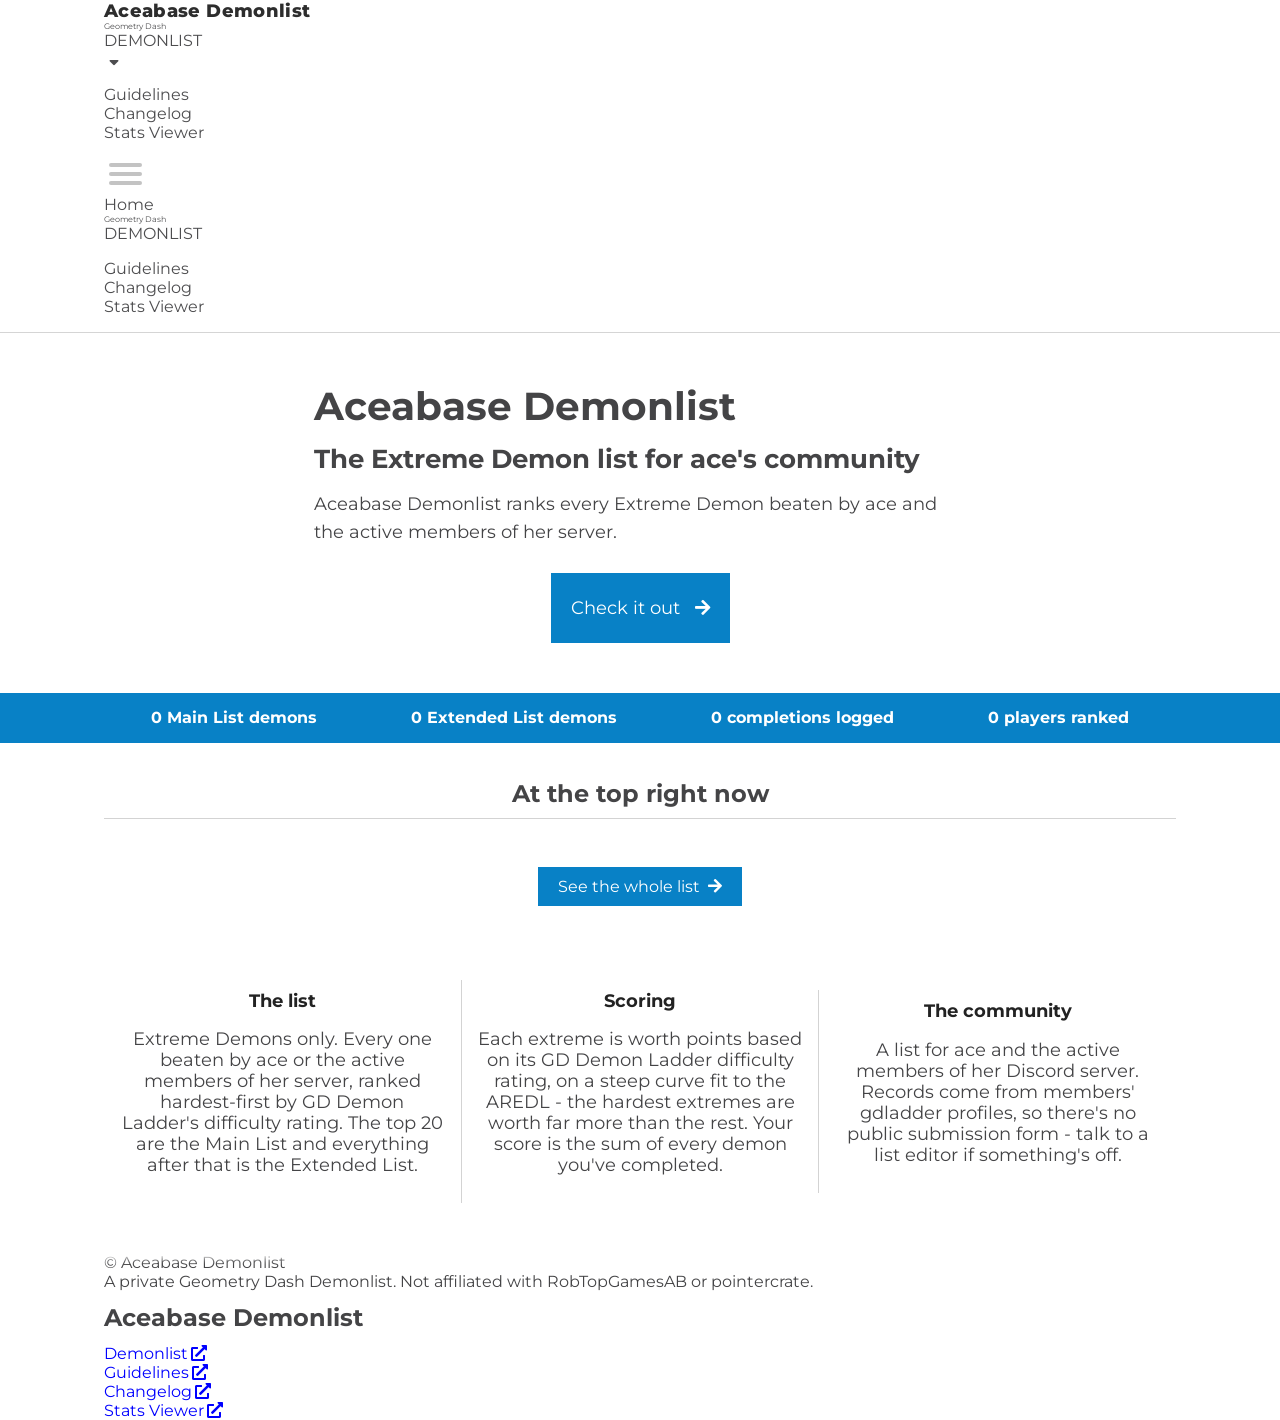
==== index.html @ baf1dc5f "Aceabase Demonlist: scaffold from Nigel's Demonlist Carbon copy of Nigel's Demonlist (same pages/fea" ====
<!DOCTYPE html>
<html lang="en">
<head>
<meta charset="utf-8">
<link rel="icon" type="image/svg+xml" href="favicon.svg">
<meta name="viewport" content="initial-scale=1, maximum-scale=1">
<title>Aceabase Demonlist</title>
<meta name="description" content="Aceabase Demonlist ranks every Extreme Demon beaten by ace and the active members of her server.">

<script src="static/core/js/vendor/jquery.min.js"></script>
<script src="static/core/js/vendor/jquery-ui.min.js"></script>
<script src="data/config.js"></script>
<script src="data/demons.js"></script>
<script src="static/js/list-utils.js"></script>

<link rel="stylesheet" href="static/core/css/icon.css">
<link rel="stylesheet" href="static/core/css/nav.css">
<link rel="stylesheet" href="static/core/css/main.css">
<link rel="stylesheet" href="static/core/css/ui.css">
<link rel="stylesheet" href="static/core/css/core.css">
<link rel="stylesheet" href="static/core/css/fa.all.min.css">
<link rel="stylesheet" href="static/css/home.css">
<link rel="stylesheet" href="https://fonts.googleapis.com/css?family=Montserrat|Montserrat:light,bold">
</head>
<body>
<div id="bg" aria-hidden="true"></div>
<div class="content">
<header>
<nav class="center collapse underlined see-through">
  <div class="nav-icon nav-nohide" style="margin-right:auto">
    <a href="index.html" aria-label="Go to homepage" style="font-weight:800;letter-spacing:.02em;font-size:1.1rem">Aceabase Demonlist</a>
  </div>
  <div class="nav-group">
    <a class="nav-item hover white" href="demonlist/index.html">
      <span class="flex col"><span style="font-size:50%">Geometry Dash</span><span>DEMONLIST</span></span>
      <i class="fas fa-sort-down" style="height:50%; padding-left:5px"></i>
    </a>
    <ul class="nav-hover-dropdown">
      <li><a class="white hover" href="guidelines/index.html">Guidelines</a></li>
      <li><a class="white hover" href="changelog/index.html">Changelog</a></li>
      <li><a class="white hover" href="demonlist/statsviewer.html">Stats Viewer</a></li>
    </ul>
  </div>
  <div class="nav-item collapse-button nav-nohide">
    <div class="hamburger hover"><input type="checkbox"><span></span><span></span><span></span></div>
  </div>
  <div class="nav-drop-down">
    <a class="nav-item hover white" href="index.html">Home</a>
    <a class="nav-item hover white" href="demonlist/index.html">
      <span class="flex col"><span style="font-size:50%">Geometry Dash</span><span>DEMONLIST</span></span>
    </a>
    <ul class="nav-hover-dropdown">
      <li><a class="white hover" href="guidelines/index.html">Guidelines</a></li>
      <li><a class="white hover" href="changelog/index.html">Changelog</a></li>
      <li><a class="white hover" href="demonlist/statsviewer.html">Stats Viewer</a></li>
    </ul>
  </div>
</nav>
<div></div>
</header>

<div class="information-banner left">
  <div style="display:flex; flex-flow:column">
    <div class="information">
      <h1 style="text-align:left; margin-top:0px" id="site-title"></h1>
      <h2 style="text-align:left" id="site-tagline"></h2>
      <div id="site-description"></div>
    </div>
    <a class="big blue hover button" href="demonlist/index.html">Check it out&nbsp;&nbsp;&nbsp;<i class="fa fa-arrow-right" aria-hidden="true"></i></a>
  </div>
</div>

<aside class="center information-stripe">
  <div class="flex" style="flex-wrap:wrap; align-items:center" id="site-stats"></div>
</aside>

<section class="center" id="home-top">
  <h2 class="underlined pad">At the top right now</h2>
  <div class="flex wrap" id="home-top3"></div>
  <a class="blue hover button" href="demonlist/index.html">See the whole list&nbsp;&nbsp;<i class="fa fa-arrow-right" aria-hidden="true"></i></a>
</section>

<div class="information-banner">
  <div id="about-inner" class="flex"></div>
</div>

<script>
  document.getElementById("site-title").textContent = window.SITE.name;
  document.getElementById("site-tagline").textContent = window.SITE.tagline;
  document.getElementById("site-description").textContent = window.SITE.description;

  var demons = DL.sortedDemons();
  var mainCount = demons.filter(function (d) { return DL.tierOf(d.position) === "main"; }).length;
  var extendedCount = demons.filter(function (d) { return DL.tierOf(d.position) === "extended"; }).length;
  var recordCount = demons.reduce(function (n, d) { return n + (d.records || []).length; }, 0);
  var playerCount = DL.aggregatePlayers().length;

  document.getElementById("site-stats").innerHTML =
    "<span>" + mainCount + " Main List demons</span>" +
    "<span>" + extendedCount + " Extended List demons</span>" +
    "<span>" + recordCount + " completions logged</span>" +
    "<span>" + playerCount + " players ranked</span>";

  document.getElementById("home-top3").innerHTML = demons.slice(0, 3).map(function (d) {
    return (
      '<a class="home-demon-card" href="demonlist/demon.html?id=' + encodeURIComponent(d.id) + '">' +
        DL.demonThumbHtml(d) +
        '<div class="home-demon-card-body">' +
          "<b>#" + d.position + " – " + DL.escapeHtml(d.name) + "</b>" +
          "<span>published by " + DL.escapeHtml(d.publisher) + "</span>" +
        "</div>" +
      "</a>"
    );
  }).join("");

  document.getElementById("about-inner").innerHTML = (window.SITE.about || []).map(function (a) {
    return "<div><h3>" + DL.escapeHtml(a.title) + "</h3><p>" + DL.escapeHtml(a.text) + "</p></div>";
  }).join("");
</script>

</div>

<footer class="center">
  <span class="overline pad" style="text-align:center">
    <span id="footer-name"></span><br>
    A private Geometry Dash Demonlist. Not affiliated with RobTopGamesAB or pointercrate.
  </span>
  <div class="flex no-stretch">
    <nav>
      <h2>Aceabase Demonlist</h2>
      <a class="link" href="demonlist/index.html">Demonlist</a><br>
      <a class="link" href="guidelines/index.html">Guidelines</a><br>
      <a class="link" href="changelog/index.html">Changelog</a><br>
      <a class="link" href="demonlist/statsviewer.html">Stats Viewer</a><br>
    </nav>
  </div>
  <script>document.getElementById("footer-name").textContent = "© " + window.SITE.name;</script>
</footer>

<script src="static/core/js/ui.js"></script>
<script src="static/core/js/misc.js"></script>
<script src="static/core/js/nav.js"></script>
</body>
</html>
---- static/core/css/icon.css ----
.plus {
  height: 25px;
  width: 25px;
  top: 10px;
  right: 10px;
}

.plus,
.plus:before,
.plus:after {
  position: absolute;
}

.plus:before,
.plus:after {
  position: absolute;
  left: 15px;
  content: " ";
  height: 25px;
  width: 3px;
  background-color: #333;
  border-radius: 10px;
}

.plus:before {
  transform: rotate(90deg);
}

.plus.cross:before {
  transform: rotate(45deg);
}

.plus.cross:after {
  transform: rotate(-45deg);
}

.hamburger {
  display: block;
  position: relative;
  top: 0px;
  left: 0px;

  padding: 5px;
}

.hamburger input {
  display: block;
  width: 40px;
  height: 32px;
  position: absolute;
  top: -2px;
  left: -2px;

  opacity: 0; /* hide this */
  z-index: 2; /* and place it over the hamburger */
}

.hamburger span {
  display: block;
  width: 33px;
  height: 4px;
  margin-bottom: 5px;
  position: relative;

  background: #888;
  border-radius: 3px;

  z-index: 1;

  transform-origin: 4px 0px;

  transition: transform 0.5s cubic-bezier(0.77, 0.2, 0.05, 1),
    background 0.5s cubic-bezier(0.77, 0.2, 0.05, 1), opacity 0.55s ease;
}

.hamburger span:first-child {
  transform-origin: 0% 0%;
}

.hamburger span:nth-last-child(1) {
  transform-origin: 0% 100%;
}

.hamburger input:checked ~ span {
  opacity: 1;
  transform: rotate(45deg) translate(-1px, -1px);
  background: #232323;
}

.hamburger input:checked ~ span:nth-last-child(2) {
  opacity: 0;
  transform: rotate(0deg) scale(0.2, 0.2);
}

.hamburger input:checked ~ span:nth-last-child(1) {
  transform: rotate(-45deg) translate(1px, 1px);
}

.hamburger.hover,
.plus.hover,
.arrow.hover,
i.fa.hover {
  opacity: 0.3;
  cursor: pointer;
}

.hamburger.hover input {
  cursor: pointer;
}

.hamburger.hover > span {
  background: #333;
}

.hamburger.hover:hover,
.plus.hover:hover,
.arrow.hover:hover,
i.fa.hover:hover {
  opacity: 1;
}

.arrow {
  width: 13px;
  height: 13px;
  display: inline-block;
  position: relative;
  bottom: -5px;
  left: -10px;
  transition: 0.4s ease;
  margin-top: 2px;
  text-align: left;
  transform: rotate(45deg);
  float: right;
}

.arrow:before,
.arrow:after {
  position: absolute;
  content: "";
  display: inline-block;
  width: 12px;
  height: 3px;
  background-color: #333;
  transition: 0.4s ease;
}

.arrow:after {
  position: absolute;
  transform: rotate(90deg);
  top: -5px;
  left: 5px;
}

.active .arrow {
  transform: rotate(45deg) translate(-5px, -5px);
}

.active .arrow:before {
  transform: translate(10px, 0);
}

.active .arrow:after {
  transform: rotate(90deg) translate(10px, 0);
}


/*
 Flag styles, taken from https://github.com/lipis/flag-icon-css
 */

.flag-icon-background{background-size:contain;background-position:50%;background-repeat:no-repeat}.flag-icon{background-size:contain;background-position:50%;background-repeat:no-repeat;position:relative;display:inline-block;width:1.33333333em;line-height:1em}.flag-icon:before{content:'\00a0'}
---- static/core/css/main.css ----
:root {
  --color-ok-bg: rgb(238, 255, 228);
  --color-ok-border: #a8ff93;
  --color-ok-text: #074d07;
  --color-ok-accent: #68bf0b;

  --color-warn-bg: #fffadd;
  --color-warn-border: #e0e37b;
  --color-warn-text: #4d4707;
  /* --color-warn-accent */

  --color-error-bg: #fdd;
  --color-error-border: #ff9393;
  --color-error-text: #4d0707;
  /* --color-error-accent */

  --color-consider-bg: #D8EFF3;
  /* --color-consider-border */
  --color-consider-text: #326067;
  /* --color-consider-accent */

  --color-text: #444446;
  --color-text-accent: #222;

  --color-border: lightgray;
  --color-border-broken: #555;

  --color-bg: white;

  --color-link: blue;
  --color-link-dark: #f77e39;

  --color-pc-button-bg: #0881c6;
  --color-pc-button-bg-hover: #076696;
  --color-pc-button-bg-click: #055075;
  --color-pc-button-text: white;
  --color-pc-button-text-click: #eee;

  --color-imp-button-bg: #ff003c;
  --color-imp-button-bg-hover: #ff2457;
  --color-imp-button-bg-click: #f21347;

  --color-unobstrusive-button-bg: var(--color-bg);
  --color-unobstrusive-button-bg-hover: #ddd;
  --color-unobstrusive-button-bg-click: #aaa;
  --color-unobstrusive-button-text: var(--color-text);
  --color-unobstrusive-button-text-click: #111;
}

body {
  color: var(--color-text);

  position: relative;

  min-width: 100%;
  height: 100%;

  background-attachment: fixed;
  background-position: center;
  background-repeat: no-repeat;
  background-size: cover;
}

@media (max-width: 767px) {
  body {
    background-image: none;
  }
}

body {
  font-family: "Montserrat", sans-serif;
}

/* input elements are weird about their font */
input {
  font-family: inherit;
  font-size: inherit;
}

/* If element to scroll to is selected by id in URL, add offset to account for nav bar */
:target:before {
  content: "";
  display: block;
  height: calc(90px + 0.6em); /* fixed header height*/
  margin-top: calc(-90px - 0.6em); /* negative fixed header height */
}
---- static/core/css/ui.css ----
/* Default Button style */

.button {
  padding: 10px 20px;
  text-align: center;
  border: none;
  cursor: pointer;
  display: flex;
  justify-content: center;
  align-items: center;
  text-wrap: wrap;
}

.button.disabled,
.button[disabled] {
  cursor: not-allowed;
}

.button.fade {
  box-shadow: 0px 0px 20px 3px rgba(0, 0, 0, 0.2);
}

.button.hover:not(.disabled):not(.no-shadow):not([disabled]):hover {
  box-shadow: 5px 5px 20px 0px rgba(0, 0, 0, 0.5);
}

/* Link styles */

a.link {
  color: var(--color-link);
}

a.link:after {
  font-family: "Font Awesome 5 Free";
  font-weight: 600;
  font-style: normal;

  display: inline-block;

  text-decoration: inherit;

  margin: auto 3px;
}

a.link:after {
  content: "\f35d";
  text-decoration: none;
}

@media (max-width: 768px) {
  a.mobile-only-link {
    color: var(--color-link);
  }

  a.mobile-only-link:after {
    font-family: "Font Awesome 5 Free";
    font-weight: 600;
    font-style: normal;
    display: inline-block;
    text-decoration: inherit;
    margin: auto 3px;
  }

  a.mobile-only-link:after {
    content: "\f35d";
    text-decoration: none;
  }
}

/* Default header styles */

body,
html {
  height: 100%;
}

body {
  margin: 0px;
}

h1,
h2,
h3,
h4,
h5 {
  text-align: center;
}

h1 {
  font-size: 2.2em;
  margin: 0.6em 0;
}

h2 {
  font-size: 1.5em;
  margin: 0.5em 0;
}

h3 {
  font-size: 1em;
  margin: 0.3em 0;
}

h4 {
  font-size: 0.8em;
  margin: 0.4em 0;
}

@media (max-width: 767px) {
  h1 {
    font-size: 1.9em;
  }

  h2 {
    font-size: 1.5em;
  }

  h3 {
    font-size: 1.1em;
  }
}

/* Misc element styles */

iframe {
  border: none;
}

table {
  border-collapse: collapse;
}

ul {
  padding: 0;
  list-style: none;
}

a {
  color: var(--color-text-accent);
  text-decoration: none;
  cursor: pointer;
}

*:focus {
  outline: none;
}

/* Flex layout classes */

.flex {
  display: flex;
  justify-content: flex-start;
  position: relative;
  max-width: 100%;
  flex-flow: row nowrap;
}

.flex.wrap {
  flex-wrap: wrap;
}

.flex.col {
  flex-direction: column;
}

@media (max-width: 767px) {
  .flex.mobile-col {
    flex-direction: column;
  }
}

.flex.space {
  justify-content: space-between;
}

.flex.cen {
  justify-content: center;
  align-items: center;
}

.flex:not(.no-stretch) > *:not(.no-stretch) {
  flex-grow: 1;
}

.overlay {
  display: none;
  position: fixed;
  top: 0;
  left: 0;
  right: 0;
  bottom: 0;
  background-color: rgba(255, 255, 255, 0.8);
  z-index: 1083458237;
}

.dialog {
  position: fixed;
  top: 50%;
  left: 50%;
  transform: translate(-50%, -50%);
  background: var(--color-bg);;
  box-shadow: 0px 0px 20px 0px rgba(0, 0, 0, 0.3);
  border: 1px var(--color-border-broken) dashed;
  padding: 10px;
  max-width: 600px;
  overflow:auto;
  max-height:100%;
  box-sizing:border-box
}

.dialog p {
  margin: 15px;
}

/* Panel styles */

.panel {
  padding: 20px;
  margin: 30px 10px;

  text-align: center;

  position: relative;

  background: var(--color-bg);

  flex-grow: 1;
  overflow: hidden;
}

.closable {
  transition: opacity 1s;
}

.closable.initial-hidden {
  display: none;
  opacity: 0;
}

/* Roman list */

ul.roman {
  list-style-position: inside;
}

ul.roman li {
  font-weight: bolder;
  list-style-type: upper-roman;
  margin: 8px 0px;
}

/* General Input Styles */

input, textarea {
  border-radius: 0;
}

textarea {
  background: var(--color-bg);
  border: 1px solid var(--color-border);
  padding: 5px;
  box-sizing: border-box;
  resize: none;
}

input[type="text"],
input[type="number"],
input[type="url"],
input[type="password"],
input[type="datetime-local"],
textarea {
  border: 1px solid var(--color-border);
  color: var(--color-text);
  min-width: 0; /* Firefox and Egde need this */

  padding: 0px 5px;

  background: var(--color-bg);
  box-sizing: border-box;
}

input[type="text"],
input[type="number"],
input[type="url"],
input[type="password"],
input[type="datetime-local"]{
  min-height: 1em;
  height: 2em;
}

form input[type="text"]:valid,
form input[type="number"]:valid,
form input[type="url"]:valid,
form input[type="password"]:valid,
form input[type="datetime-local"]:valid,
textarea:valid {
  border-bottom: 1px solid var(--color-ok-border);
}

form input[type="text"]:invalid,
form input[type="number"]:invalid,
form input[type="url"]:invalid,
form input[type="password"]:invalid,
form input[type="datetime-local"]:invalid,
textarea:invalid {
  border-bottom: 1px solid var(--color-link-dark);
}

.form-input > * {
  text-align: left;
  font-style: italic;

  margin-top: 2px !important;
  margin-bottom: 2px !important;
}

p.error {
  font-size: 60% !important;
  color: var(--color-link-dark);
  margin: 0;
}

.form-input {
  display: flex;
  flex-direction: column;

  margin: 10px 0px;
}

/* Turns out browser checkboxes are ass-ugly */
/* Customize the label (the container) */
.cb-container {
  display: block;
  position: relative;
  padding-left: 1.5em;
  cursor: pointer;
}

/* Hide the browser's default checkbox */
.cb-container input {
  position: absolute;
  opacity: 0;
  cursor: pointer;
  left: 0;
  top: 0;
  margin-top: 2px;
  z-index: 100;
}

/* Create a custom checkbox */
.checkmark {
  position: absolute;
  top: 0;
  left: 0;
  height: 1em;
  width: 1em;
  background-color: #eee;
  margin-top: 2px;
}
.stats-container .checkmark {
  font-size: 111%;
}

/* On mouse-over, add a grey background color */
.cb-container:hover input ~ .checkmark {
  background-color: #ccc;
}

/* When the checkbox is checked, add a blue background */
.cb-container input:checked ~ .checkmark {
  background-color: var(--color-pc-button-bg);
}

/* Create the checkmark/indicator (hidden when not checked) */
.checkmark:after {
  content: "";
  position: absolute;
  display: none;
}

/* Show the checkmark when checked */
.cb-container input:checked ~ .checkmark:after {
  display: block;
}

/* Style the checkmark/indicator */
.cb-container .checkmark:after {
  left: 5px;
  top: 2px;
  width: 4px;
  height: 8px;
  border: solid white;
  border-width: 0 2px 2px 0;
  transform: rotate(45deg);
}
/* Search UI Element */

.search {
  padding: 0px 4px;

  border: 1px solid #999;
  border-radius: 0px;

  display: flex;
  justify-content: space-between;
}

.search:before,
.search:after,
.dropdown-menu div:first-child:after {
  font-family: "Font Awesome 5 Free";
  font-weight: 900;
  font-style: normal;

  cursor: pointer;

  display: inline-block;

  text-decoration: inherit;

  margin: auto 3px;
}

.search:before {
  content: "\f002";
}

.search:after {
  content: "\f057";
}

.dropdown-menu div:first-child:after {
  content: "\f078";
  position: absolute;
  right: 0;
  top: .5em;
}

.search input {
  margin: 5px;
  border: 0;
  flex-grow: 2;
}

.search.seperated input {
  border-left: 1px solid var(--color-border-broken);
  border-right: 1px solid var(--color-border-broken);
}

/*
 * Stats Viewer like Panels:
 * + .viewer is the element that contains the paginator and the content
 * + .viewer-content is the element that contains the content of the viewer, displayed to the right of the paginator
 */

.viewer {
  margin-top: 10px;
}

/* Hidden until first element in paginator is selected */
.viewer .viewer-content {
  display: none;
  margin-left: 10px;
}

.viewer .viewer-welcome {
  text-align: center;
  margin-left: 10px;
}

/* Decorative blue-square columns down the page edges (pointercrate's
   squares3.png). Fixed behind the content; only shown once the viewport is
   wide enough to clear the 1072px centred content column. Dialled back from
   pointercrate's full-strength version so it reads as ambient decoration on
   this sparser layout - bump --bg-strength to make it bolder. */
:root {
  --bg-strength: 1;
}

#bg {
  position: fixed;
  inset: 0;
  z-index: -1;
  pointer-events: none;
  opacity: var(--bg-strength);
  background: url(../../images/squares3.png) top / 100% auto repeat-y;
}

@media (max-width: 1399px) {
  #bg {
    display: none;
  }
}

/* Demon preview block. `.thumb` shows a screenshot (background-image);
   `.demon-card` is the generated fallback - a difficulty-coloured card with the
   level name, used everywhere a demon has no thumbnailUrl. */
.thumb {
  display: block;
  aspect-ratio: 16 / 9;
  background: #111 center / cover no-repeat;
}

.demon-card {
  display: flex;
  flex-direction: column;
  align-items: center;
  justify-content: center;
  gap: 3px;
  padding: 10px 12px;
  overflow: hidden;
  text-align: center;
  color: #fff;
  background: linear-gradient(135deg, #4a2530, #23121a);
}

.demon-card-name {
  font-weight: 800;
  font-size: 1rem;
  line-height: 1.12;
  word-break: break-word;
  text-shadow: 0 1px 4px rgba(0, 0, 0, 0.4);
}

.demon-card-diff {
  font-size: 0.72em;
  letter-spacing: 0.09em;
  text-transform: uppercase;
  opacity: 0.88;
}

.demon-card.diff-easy    { background: linear-gradient(135deg, #4aa564, #2e7d47); }
.demon-card.diff-medium  { background: linear-gradient(135deg, #d7a13a, #a9761c); }
.demon-card.diff-hard    { background: linear-gradient(135deg, #d97b3a, #a9501c); }
.demon-card.diff-insane  { background: linear-gradient(135deg, #cf3f3f, #932525); }
.demon-card.diff-extreme { background: linear-gradient(135deg, #4a2530, #201017); }
.demon-card.diff-official { background: linear-gradient(135deg, #2f76b3, #184a71); }

@media (min-width: 768px) {
  .viewer .paginator {
    max-width: 35%;
  }

  .viewer .viewer-content,
  .viewer .viewer-welcome {
    max-width: 65%;
  }
}

@media (max-width: 767px) {
  .viewer .viewer-content,
  .viewer .viewer-welcome,
  .viewer .paginator {
    max-width: 100%;
  }

  .viewer {
    flex-wrap: wrap;
  }
  
  .no-mobile {
    display: none
  }
}

.stats-container {
  margin: 5px 0%;
  flex-wrap: wrap;
}

.stats-container > * {
  margin: 5px 1%;
}

.stats-container b {
  font-size: 110%;
}

.stats-container :not(b):not(.fa) {
  font-size: 90%;
}

/* Dropdown selection menu thingy styles */

.dropdown-menu {
  position: relative;
  display: inline-block;
}

.dropdown-menu .menu {
  position: absolute;
  display: none;
  top: 2em; /* place it below the box! */

  width: calc(100% - 2px);
  max-height: 290px;
  overflow-y: scroll;

  background: var(--color-bg);

  border: 1px solid var(--color-border);

  z-index: 100;

  box-shadow: 0px 8px 10px #ccc, -10px 8px 15px #ccc, 10px 8px 15px #ccc;
}

h1 .dropdown-menu ul,
h2 .dropdown-menu ul {
  font-size: 0.55em;
  font-weight: normal;
}

.dropdown-menu > div {
  border-bottom: 1px dotted var(--color-border-broken);
  width: 100%;
}

.dropdown-menu input[type="text"] {
  border: none;
  font-size: 1em;
  width: 100%
}

.dropdown-menu div:focus-within {
  border: 1px solid #bbb;
  border-bottom: none;
  box-shadow: 0 0 10px 5px #ccc;
}

.dropdown-menu input:focus, .dropdown-menu input:invalid {
  border: none;
}

.dropdown-menu div:focus-within + .menu {
  /*opacity: 0.95;*/
  border-top: none;
}

.dropdown-menu .menu ul {
  margin: 0;
}

.dropdown-menu .menu ul li {
  padding: 3px 10px;
  text-align: left;
  cursor: pointer;
}

/* DropDown styles */
.dropdown {
  z-index: 10;
  width: 100%;
  position: absolute;
  display: none;
  left: 0;
}

/*
 * Tooltip stuff
 */

.tooltip {
  position: relative;
  display: inline-block;
}

.tooltip .tooltiptext {
  opacity: 0;
  font-weight: normal;
  font-size: 0.9em;
  text-align: center;

  visibility: hidden;
  z-index: 9;

  border: 3px solid #ddd;
  background: var(--color-bg);

  left: 50%;
  transform: translateX(-50%);

  padding: 5px;
  margin: 5px;

  position: absolute;
}

.tooltip:hover .tooltiptext {
  visibility: visible;
  opacity: 0.9;
  transition: 1s opacity;
}

/* (Under)lines */
.underlined {
  border-bottom: 1px solid var(--color-border);
}

.underlined.pad {
  padding-bottom: 10px;
}

.leftlined {
  border-left: 1px solid var(--color-border);
}

.leftlined.pad {
  padding-left: 10px;
}

.rightlined {
  border-right: 1px solid var(--color-border);
}

.rightlined.pad {
  padding-right: 10px;
}

.overlined {
  border-top: 1px solid var(--color-border);
}

.overlined.pad {
  padding-top: 10px;
}

.underdotted {
  border-bottom: 1px dotted var(--color-border-broken);
}

.info-green, .ok {
  background: var(--color-ok-bg);
  border-color: var(--color-ok-border);
  color: var(--color-ok-text);
}

.info-green {
  padding: 5px 15px;
  margin: 5px 0px;
  border-width: 1px;
  border-style:  solid;
}

.info-green a {
  color: var(--color-ok-accent);
}

.info-yellow, .warn {
  background: var(--color-warn-bg);
  border-color: var(--color-warn-border);
  color: var(--color-warn-text);
}

.info-yellow {
  padding: 5px 15px;
  margin: 5px 0px;
  border-width: 1px;
  border-style:  solid;
}

.info-red, .err {
  background: var(--color-error-bg);
  border-color: var(--color-error-border);
  color: var(--color-error-text);
}

.info-red {
  padding: 5px 15px;
  margin: 5px 0px;
  border-width: 1px;
  border-style:  solid;
}

.consider {
  background: var(--color-consider-bg);
}

.output {
  display: none;
  font-style: italic;
  font-size: 80%;
  margin: 0px;
}

ul.selection-list {
  overflow-y: scroll;
  border: 1px solid #999;
  font-size: 80%;
  margin: 10px 0px;
}

ul.selection-list li {
  padding: 5px;
  text-align: left;
  cursor: pointer;
}

/* Tab panel stuff */
.tab-content:not(.tab-content-active) {
  display: none;
}

.tab {
  cursor: pointer;
}

.tab-active {
  color: var(--color-pc-button-bg);
}
---- static/core/css/core.css ----
/* Basic css classes that can be applied to various components to make them look fancy*/

/* https://stackoverflow.com/questions/16679146/force-footer-on-bottom-on-pages-with-little-content */
html, body {
  height: 100%;
}

body {
  display: flex;
  flex-direction: column;
}

.content {
  flex: 1 0 auto;
}

footer {
  flex-shrink: 0;
}

.bordered {
  border: 1px solid #ddd;
}

.fade {
  box-shadow: 0px 0px 20px 0px rgba(0, 0, 0, 0.1);
  border: 1px lightgray dashed;
}

@media (min-width: 1072px) {
  .fade-hide {
    box-shadow: 0px 0px 20px 0px rgba(0, 0, 0, 0.1);
  }

  .m-center {
    max-width: 1072px;
    margin-left: calc(50% - 1072px / 2) !important;
    margin-right: calc(50% - 1072px / 2) !important;
  }

  /* center using padding */
  .center {
    max-width: 1072px;
    padding-left: calc(50% - 1072px / 2);
    padding-right: calc(50% - 1072px / 2);
  }
}

@media (min-width: 1359px) {
  /* center using margin */
  .m-center {
    max-width: 1072px;
    margin-left: calc(50% - 1072px / 2) !important;
    margin-right: calc(50% - 1072px / 2) !important;
  }

  /* center using padding */
  .center {
    max-width: 1072px;
    padding-left: calc(50% - 1072px / 2);
    padding-right: calc(50% - 1072px / 2);
  }
}


.clickable {
  cursor: pointer;
}

.see-through {
  opacity: 0.95;
}

.disabled,
*[disabled] {
  opacity: 0.7;
}

.hover,
.hover:hover:not(.disabled):not([disabled]) {
  transition: all 0.8s ease;
}

.hover.scale:hover:not(.disabled):not([disabled]) {
  transform: scale(1.1);
}

/* color modifying styles */

.blue {
  background-color: var(--color-pc-button-bg);
  color: var(--color-pc-button-text);
}

.blue.hover:not(.disabled):not([disabled]):hover,
.blue.active {
  background-color: var(--color-pc-button-bg-hover);
}

.blue.hover:not(.disabled):not([disabled]):active {
  background-color: var(--color-pc-button-bg-click);
  color: var(--color-pc-button-text-click);
}

.white {
  background-color: var(--color-unobstrusive-button-bg);
  color: var(--color-unobstrusive-button-text);
}

.white.hover:not(.disabled):not([disabled]):hover,
.white.active {
  background-color: var(--color-unobstrusive-button-bg-hover);
}

.white.hover:not(.disabled):not([disabled]):active {
  background-color: var(--color-unobstrusive-button-bg-click);
  color: var(--color-unobstrusive-button-text-click);
}

.red {
  background: var(--color-imp-button-bg);
  color: var(--color-pc-button-text);
}

.red.hover:not(.disabled):not([disabled]):hover,
.red.active {
  background: var(--color-imp-button-bg-hover);
}

.red.hover:not(.disabled):not([disabled]):active,
.red.active {
  background: var(--color-imp-button-bg-click);
  color: var(--color-pc-button-text-click);
}

/* size modifying styles */

.large {
  padding: 20px 40px;
}

.medium {
  padding: 10px 20px;
}

.small {
  padding: 5px 10px;
}

.xsmall {
  padding: 1px 2px;
}

/* animations */

.fade-in,
.fade-out {
  animation-name: fade;
  animation-duration: 1s;
  animation-timing-function: ease-out;
}

.fade-in {
  opacity: 1;
}

.fade-out {
  opacity: 0;
}

.scale-in,
.scale-out {
  animation-name: scale;
  animation-duration: 1;
  animation-timing-function: ease-out;
}

.fade-out,
.scale-out {
  animation-direction: reverse;
}

@keyframes fade {
  from {
    opacity: 0;
  }
  to {
    opacity: 1;
  }
}

@keyframes scale {
  from {
    transform: scale(0);
  }
  to {
    transform: scale(1);
  }
}
---- static/css/home.css ----
.information-stripe {
  background: #0881c6;
  text-align: center;
  color: white;
  font-weight: bold;
  position: relative;
}

.information-stripe span {
  line-height: 50px;
  height: 50px;
  margin: 0px 5px;
}

.information-banner {
  background-color: rgba(255, 255, 255, 0.3);
  display: flex;
  justify-content: center;
  font-size: 110%;
}

.information-banner > * {
  background: white;
  padding: 50px 20px;
  max-width: 1072px;
  display: flex;
  justify-content: space-between;
  align-items: center;
  box-shadow: 0px 0px 7px 5px white;
}

.information-banner .information {
  display: flex;
  justify-content: space-between;
  flex-direction: column;
}

/* breathing room: the intro block, then a clear gap, then the button */
.information-banner.left > * {
  row-gap: 28px;
}

.information-banner .information h1 {
  margin-bottom: 12px;
}

.information-banner .information h2 {
  margin: 0 0 14px;
  line-height: 1.3;
}

.information-banner #site-description {
  line-height: 1.55;
}

.information-banner .button {
  height: 50px;
}

.information-banner ul {
  list-style: square inside
    url("[data-uri]");
}

.tab-active {
  color: #0881c6;
}

#about-inner p {
  text-align: center;
}

#about-inner > div {
  flex-basis: 0;
  padding: 10px 16px;
}

#about-inner > div + div {
  border-left: 1px solid var(--color-border);
}

#about-inner h3 {
  margin: 0 0 8px;
  color: var(--color-text-accent);
}

/* --- "At the top right now" strip ------------------------------------- */

#home-top {
  padding-top: 36px;
  padding-bottom: 24px;
  text-align: center;
}

#home-top h2 {
  margin: 0 0 24px;
}

#home-top3 {
  gap: 26px;
  justify-content: center;
  margin-bottom: 24px;
}

#home-top .button {
  display: inline-flex;
  align-items: center;
}

.home-demon-card {
  display: block;
  width: 320px;
  max-width: 100%;
  background: var(--color-bg);
  border: 1px dashed lightgray;
  box-shadow: 0 0 20px 0 rgba(0, 0, 0, 0.1);
  color: var(--color-text);
  transition: transform 0.15s ease;
}

.home-demon-card:hover {
  transform: translateY(-4px);
}

.home-demon-card .thumb {
  width: 100%;
}

.home-demon-card .demon-card-name {
  font-size: 1.3rem;
}

.home-demon-card .demon-card-diff {
  font-size: 0.75rem;
}

.home-demon-card-body {
  display: flex;
  flex-direction: column;
  gap: 3px;
  padding: 12px 14px;
  text-align: left;
}

.home-demon-card-body b {
  font-size: 1.05em;
}

.home-demon-card-body span {
  color: #666;
  font-size: 0.88em;
}

@media (max-width: 1199px) {
  .information-banner > * {
    width: 100%;
  }

  .information-banner.right > * {
    flex-flow: column-reverse;
  }

  .information-banner.left > * {
    flex-flow: column;
  }

  .information-banner .information,
  .information-banner .information * {
    text-align: center !important;
  }

  #changelog h3 {
    display: inline;
  }

  #about-inner {
    flex-direction: column;
  }
}

@media (min-width: 1072px) {
  .information-banner {
    padding-left: calc(50% - 1072px / 2);
    padding-right: calc(50% - 1072px / 2);
  }
}

@media (min-width: 1359px) {
  .information-banner {
    padding-left: calc(50% - 1072px / 2);
    padding-right: calc(50% - 1072px / 2);
  }
}

@media (min-width: 1200px) {
  .information-banner > * {
    flex-flow: row;
    /* This makes it work, don't question it */
    flex-shrink: 0;
  }

  .information-banner.right .information,
  .information-banner.right .information * {
    text-align: right !important;
  }

  .information-banner .information {
    width: 70%;
  }
}
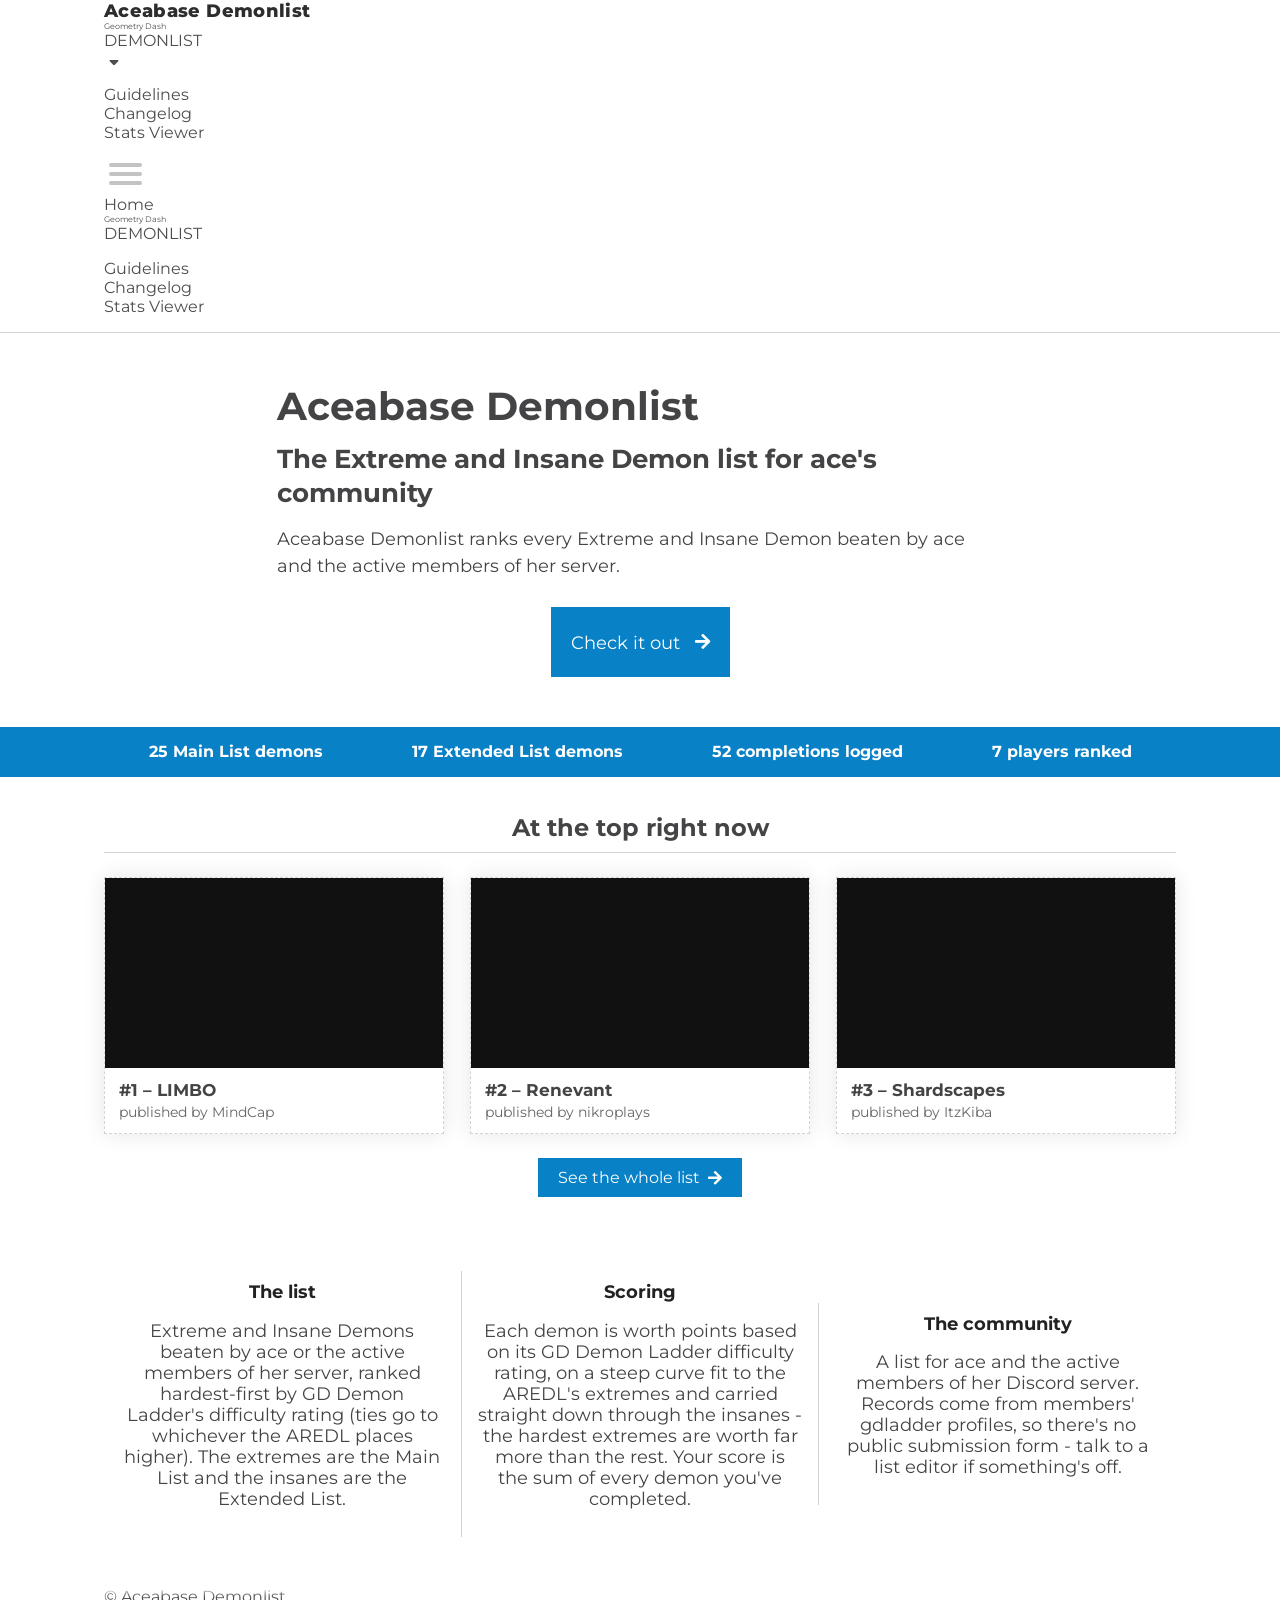
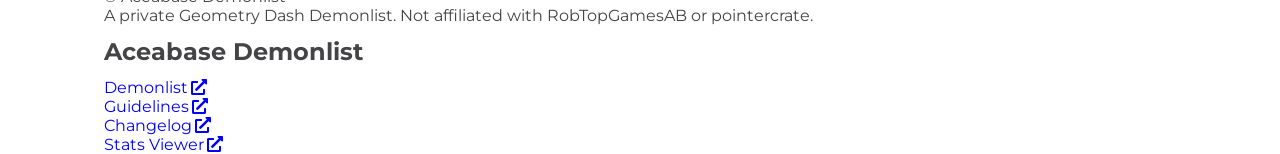
==== commit 472e2435: "Insane Demons join (Extended List), AREDL tie-breaks, grind updates Extremes are the Main List and i" ====
--- a/index.html
+++ b/index.html
@@ -5,7 +5,7 @@
 <link rel="icon" type="image/svg+xml" href="favicon.svg">
 <meta name="viewport" content="initial-scale=1, maximum-scale=1">
 <title>Aceabase Demonlist</title>
-<meta name="description" content="Aceabase Demonlist ranks every Extreme Demon beaten by ace and the active members of her server.">
+<meta name="description" content="Aceabase Demonlist ranks every Extreme and Insane Demon beaten by ace and the active members of her server.">
 
 <script src="static/core/js/vendor/jquery.min.js"></script>
 <script src="static/core/js/vendor/jquery-ui.min.js"></script>
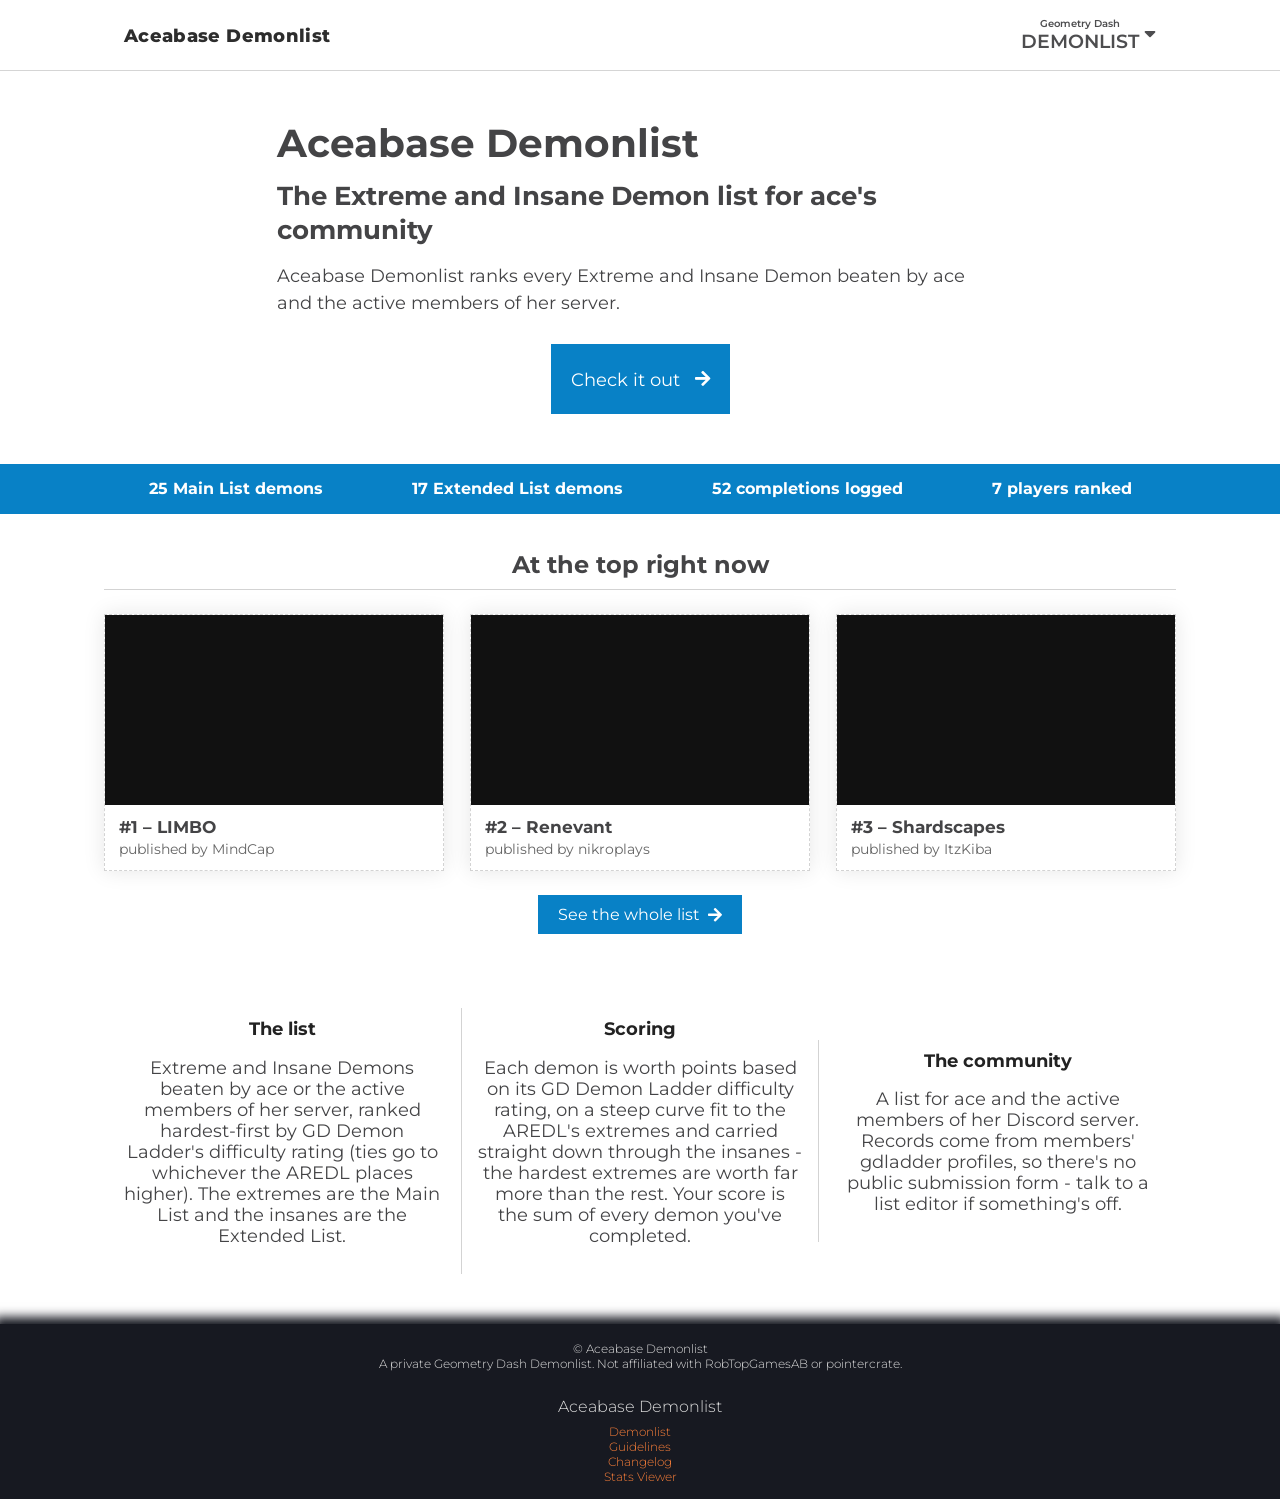
==== commit b9fbd155: "Mobile-friendly pass; Dihmaster500 10% on Tartarus - The Grind: Dihmaster500's Tartarus best 9% -> 1" ====
--- a/index.html
+++ b/index.html
@@ -3,7 +3,7 @@
 <head>
 <meta charset="utf-8">
 <link rel="icon" type="image/svg+xml" href="favicon.svg">
-<meta name="viewport" content="initial-scale=1, maximum-scale=1">
+<meta name="viewport" content="width=device-width, initial-scale=1">
 <title>Aceabase Demonlist</title>
 <meta name="description" content="Aceabase Demonlist ranks every Extreme and Insane Demon beaten by ace and the active members of her server.">
 
--- a/static/core/css/nav.css
+++ b/static/core/css/nav.css
@@ -0,0 +1,227 @@
+header nav {
+  width: 100%;
+  height: 70px;
+
+  display: flex;
+  flex-direction: row;
+  flex-wrap: wrap;
+
+  position: fixed;
+
+  z-index: 999;
+
+  background: var(--color-bg);
+
+  font-size: 1.2em;
+  font-weight: 600;
+  text-align: center;
+}
+
+header nav + * {
+  padding-top: 70px;
+}
+
+header nav .nav-icon {
+  font-size: 150%;
+  padding: 5px 20px;
+  display: flex;
+  align-items: center;
+}
+
+header nav .nav-item {
+  height: 60px;
+
+  display: flex;
+  flex-direction: row;
+  justify-content: center;
+  align-items: center;
+
+  padding: 5px 20px;
+
+  cursor: pointer;
+
+  position: relative;
+}
+
+header nav .nav-item-right {
+  margin-left: auto;
+}
+
+header nav .nav-group {
+  display: flex;
+  position: relative;
+}
+
+header nav .nav-group-right {
+  justify-content: flex-end;
+  margin-left: auto;
+}
+
+header nav .nav-button {
+  width: 40px;
+}
+
+header nav .nav-drop-down {
+  top: 70px;
+  position: absolute;
+
+  background: inherit;
+  width: 100%;
+  display: none;
+
+  z-index: 1000;
+
+  box-shadow: 0px 7px 10px 1px rgba(0, 0, 0, 0.2);
+}
+
+/*
+ * Things for on hover sub-menus.
+ */
+header nav .nav-hover-dropdown {
+  margin: 0;
+  width: 100%;
+  font-size: 90%;
+}
+
+header nav .nav-group .nav-hover-dropdown {
+  position: absolute;
+  top: 70px;
+
+  border: 1px solid rgba(211, 211, 211, 1);
+  border-top: 0;
+  display: none;
+}
+
+header nav .nav-group:hover .nav-hover-dropdown {
+  display: block;
+}
+
+header nav .nav-hover-dropdown a {
+  padding: 10px 20px;
+  display: block;
+  text-align: left;
+}
+
+header nav .nav-drop-down .nav-hover-dropdown a {
+  padding-left: 35px;
+}
+
+/* --------- smartphone ----------- */
+@media (max-width: 1071px) {
+  .collapse > :not(.nav-drop-down).nav-group:not(.nav-nohide) {
+    display: none;
+  }
+
+  .nav-drop-down * {
+    align-content: flex-start !important;
+    text-align: left !important;
+  }
+
+  .nav-drop-down .nav-item {
+    justify-content: flex-start;
+    height: 50px;
+  }
+
+  .nav-drop-down .nav-item > * {
+    margin: 0;
+  }
+
+  .nav-drop-down.extended {
+    display: block;
+  }
+
+  .collapse-button {
+    display: flex;
+    height: 27px !important;
+    width: 32px !important;
+    margin-top: 24.5px !important;
+    margin-bottom: 18.5px !important;
+    margin-right: 20px;
+    padding: 0px !important;
+  }
+}
+
+@media (min-width: 1072px) {
+
+  .nav-drop-down {
+    display: none;
+  }
+
+  .collapse-button {
+    display: none !important;
+  }
+}
+
+footer {
+  display: flex;
+  flex-direction: column;
+  justify-content: center;
+
+  padding-top: 1% !important;
+
+  width: 100%;
+
+  font-size: 0.75em;
+  font-weight: 300;
+  text-align: center;
+
+  background: #171921;
+  color: #ddd;
+
+  box-shadow: 0px -1px 10px 6px #171921;
+
+  position: relative;
+  z-index: 1;
+}
+
+footer .flex {
+  justify-content: center;
+}
+
+footer .flex > * {
+  margin: 1% 1%;
+  min-width: 150px;
+  max-width: 30%;
+}
+
+footer a.link {
+  color: var(--color-link-dark);
+}
+
+/* footer nav points to other pages of this same site - no external-link icon */
+footer nav a.link:after {
+  content: none;
+}
+
+footer h2 {
+  font-size: 1.3em;
+}
+
+footer > * {
+  margin: 0.4% 1%;
+}
+
+footer * {
+  font-weight: inherit;
+}
+
+@media (max-width: 1071px) {
+  footer > * {
+    margin: 10px 10px;
+  }
+
+  footer .flex {
+    flex-direction: column;
+    align-items: center;
+  }
+
+  footer .flex {
+    flex-wrap: wrap;
+  }
+
+  /* stacked footer links: give each one a finger-sized row */
+  footer nav a.link {
+    display: inline-block;
+    padding: 5px 6px;
+  }
+}
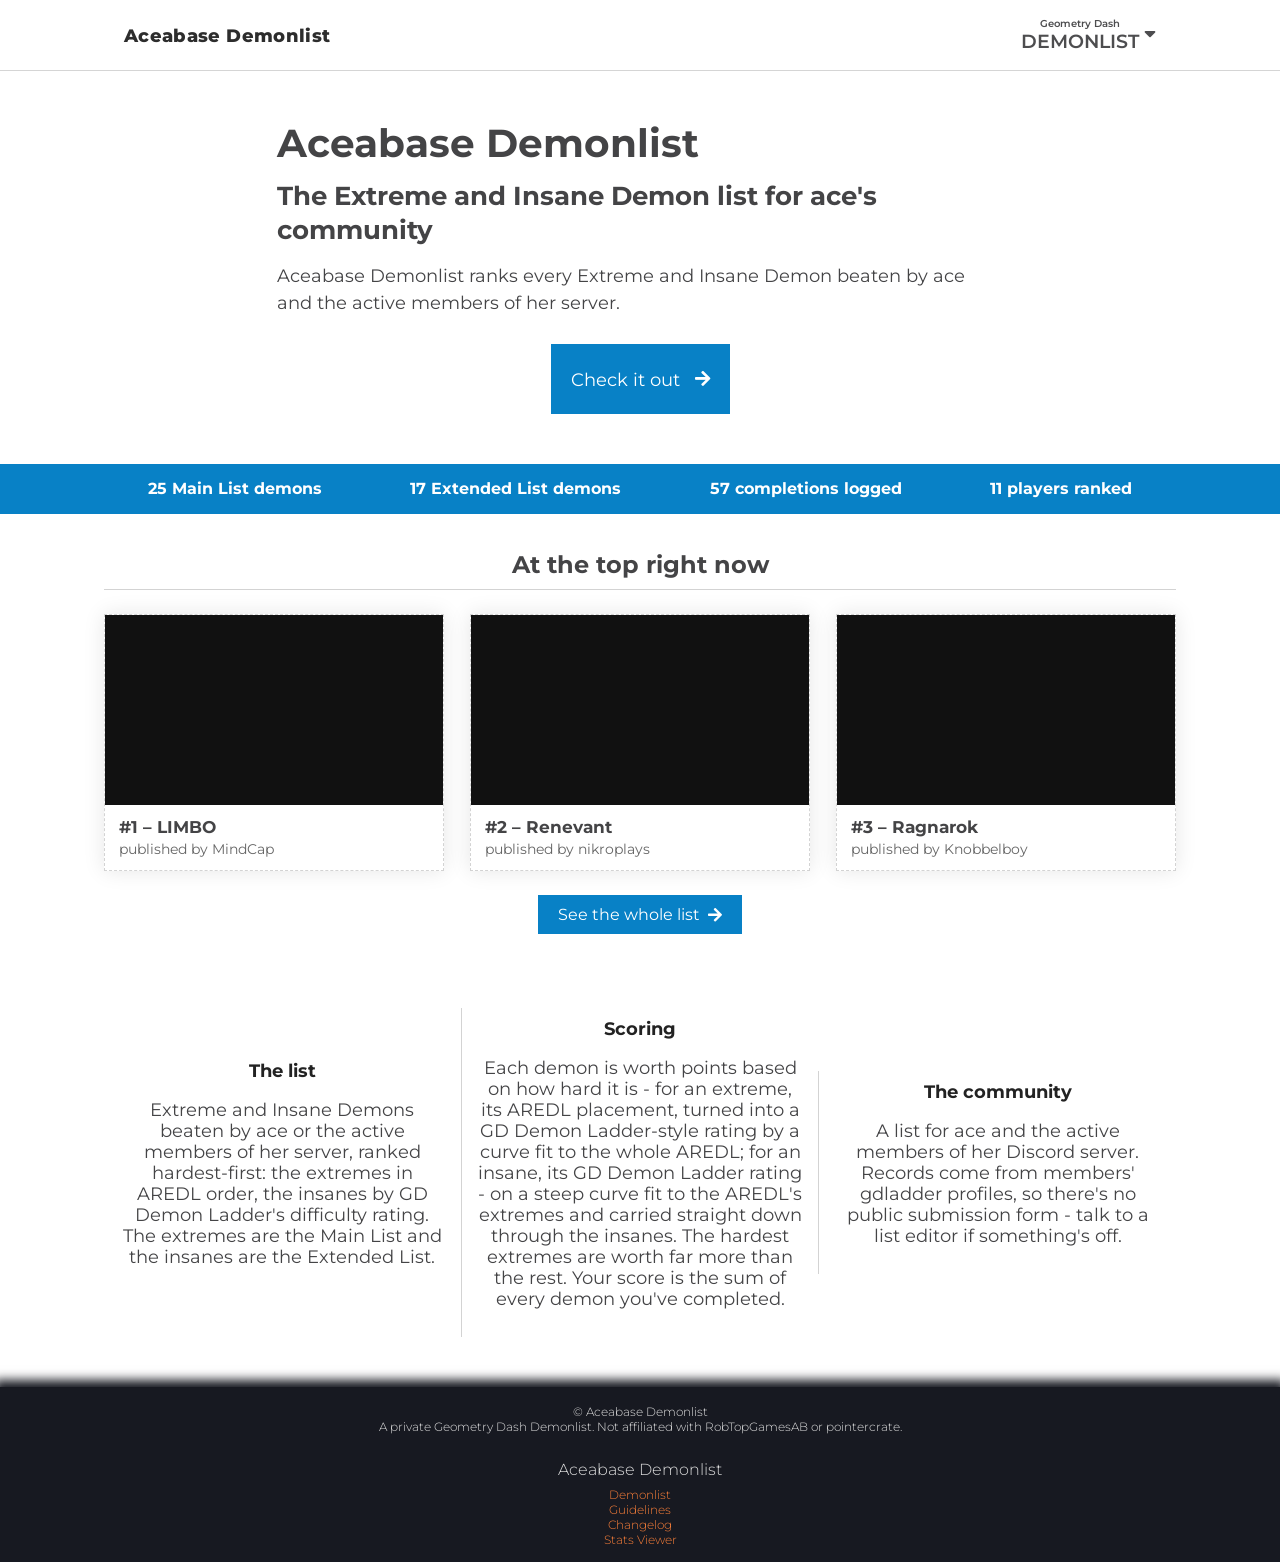
==== commit 5d446b3f: "Mod login in every page's menu; logged-in mods see Mod panel (name) + Log out Instead of a link only" ====
--- a/index.html
+++ b/index.html
@@ -39,6 +39,7 @@
       <li><a class="white hover" href="guidelines/index.html">Guidelines</a></li>
       <li><a class="white hover" href="changelog/index.html">Changelog</a></li>
       <li><a class="white hover" href="demonlist/statsviewer.html">Stats Viewer</a></li>
+      <li class="mod-nav"><a class="white hover" href="/api/login">Mod login</a></li>
     </ul>
   </div>
   <div class="nav-item collapse-button nav-nohide">
@@ -53,6 +54,7 @@
       <li><a class="white hover" href="guidelines/index.html">Guidelines</a></li>
       <li><a class="white hover" href="changelog/index.html">Changelog</a></li>
       <li><a class="white hover" href="demonlist/statsviewer.html">Stats Viewer</a></li>
+      <li class="mod-nav"><a class="white hover" href="/api/login">Mod login</a></li>
     </ul>
   </div>
 </nav>
@@ -140,5 +142,6 @@
 <script src="static/core/js/ui.js"></script>
 <script src="static/core/js/misc.js"></script>
 <script src="static/core/js/nav.js"></script>
+<script src="static/js/modnav.js"></script>
 </body>
 </html>
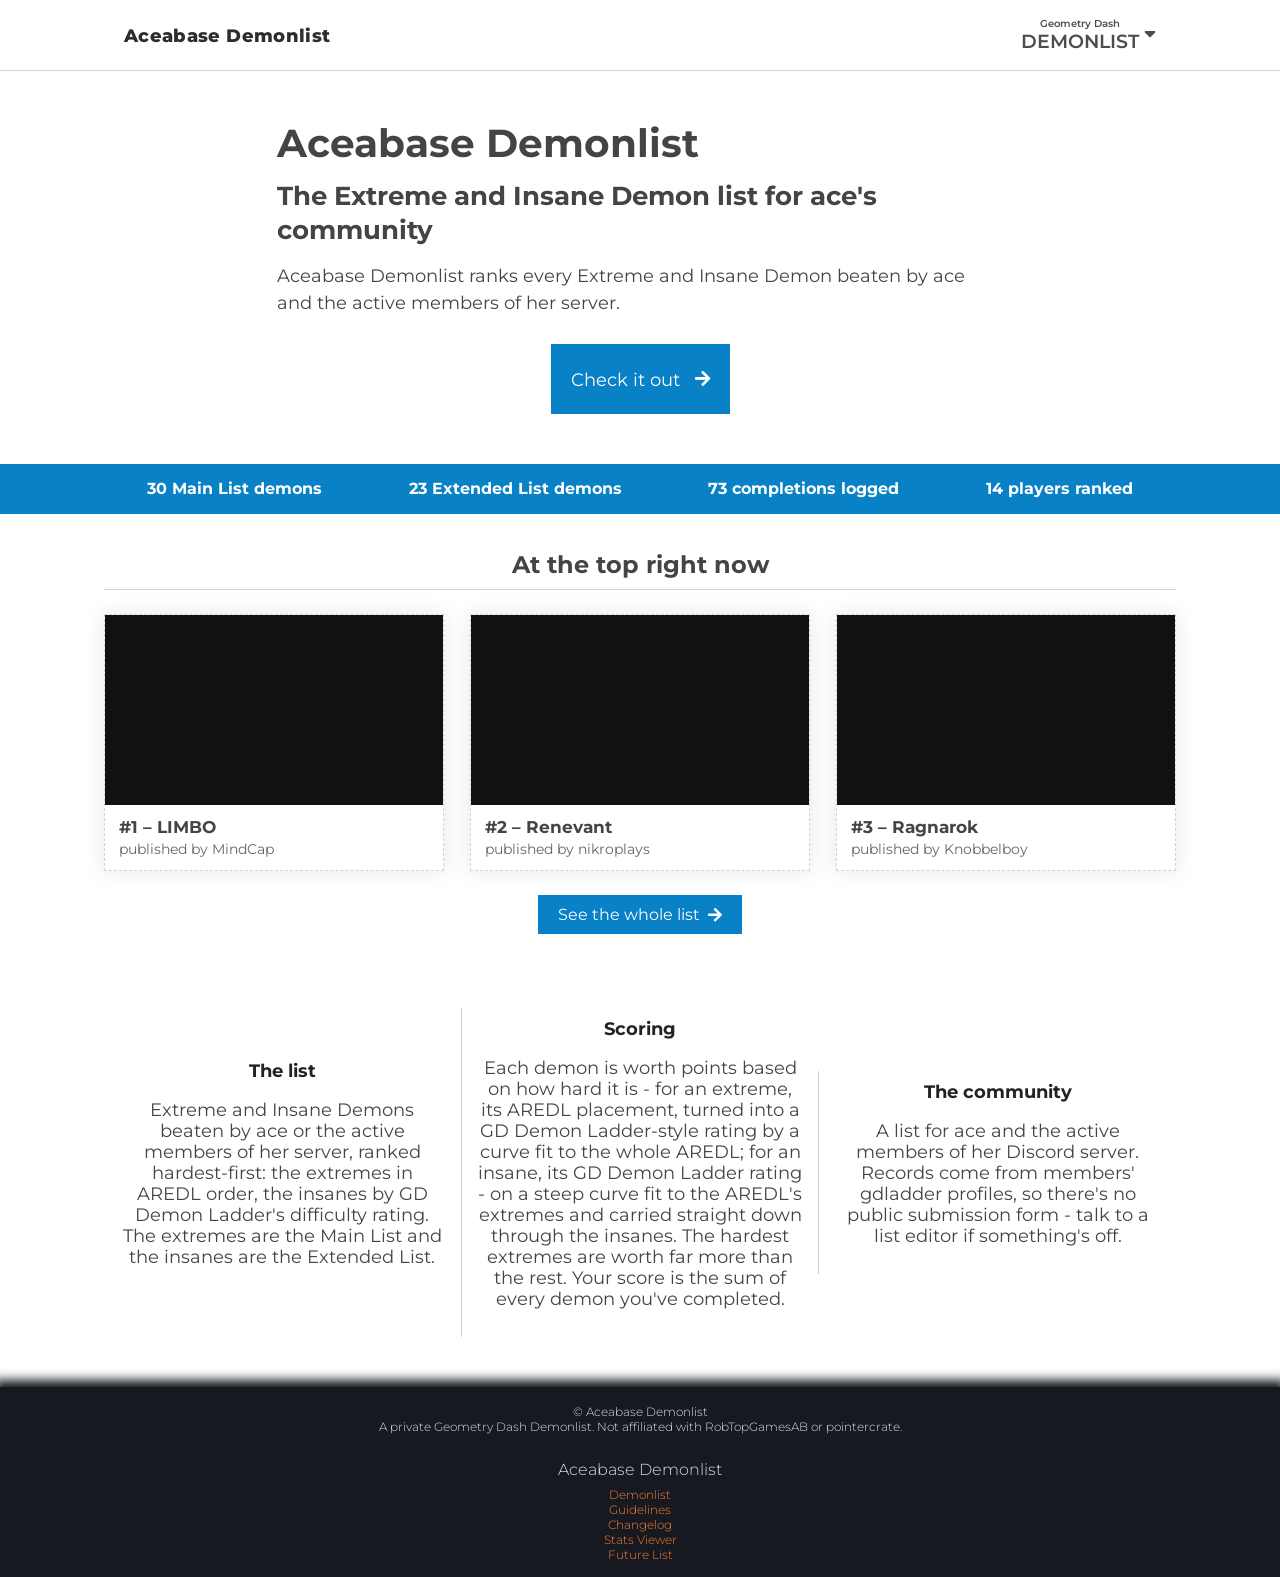
==== commit 9036edc2: "Future List: the list with every In Progress level on it (Dihmaster500's idea) A Future List tab, an" ====
--- a/index.html
+++ b/index.html
@@ -39,6 +39,7 @@
       <li><a class="white hover" href="guidelines/index.html">Guidelines</a></li>
       <li><a class="white hover" href="changelog/index.html">Changelog</a></li>
       <li><a class="white hover" href="demonlist/statsviewer.html">Stats Viewer</a></li>
+      <li><a class="white hover" href="demonlist/future.html">Future List</a></li>
       <li class="mod-nav"><a class="white hover" href="/api/login">Mod login</a></li>
     </ul>
   </div>
@@ -54,6 +55,7 @@
       <li><a class="white hover" href="guidelines/index.html">Guidelines</a></li>
       <li><a class="white hover" href="changelog/index.html">Changelog</a></li>
       <li><a class="white hover" href="demonlist/statsviewer.html">Stats Viewer</a></li>
+      <li><a class="white hover" href="demonlist/future.html">Future List</a></li>
       <li class="mod-nav"><a class="white hover" href="/api/login">Mod login</a></li>
     </ul>
   </div>
@@ -134,6 +136,7 @@
       <a class="link" href="guidelines/index.html">Guidelines</a><br>
       <a class="link" href="changelog/index.html">Changelog</a><br>
       <a class="link" href="demonlist/statsviewer.html">Stats Viewer</a><br>
+      <a class="link" href="demonlist/future.html">Future List</a><br>
     </nav>
   </div>
   <script>document.getElementById("footer-name").textContent = "© " + window.SITE.name;</script>
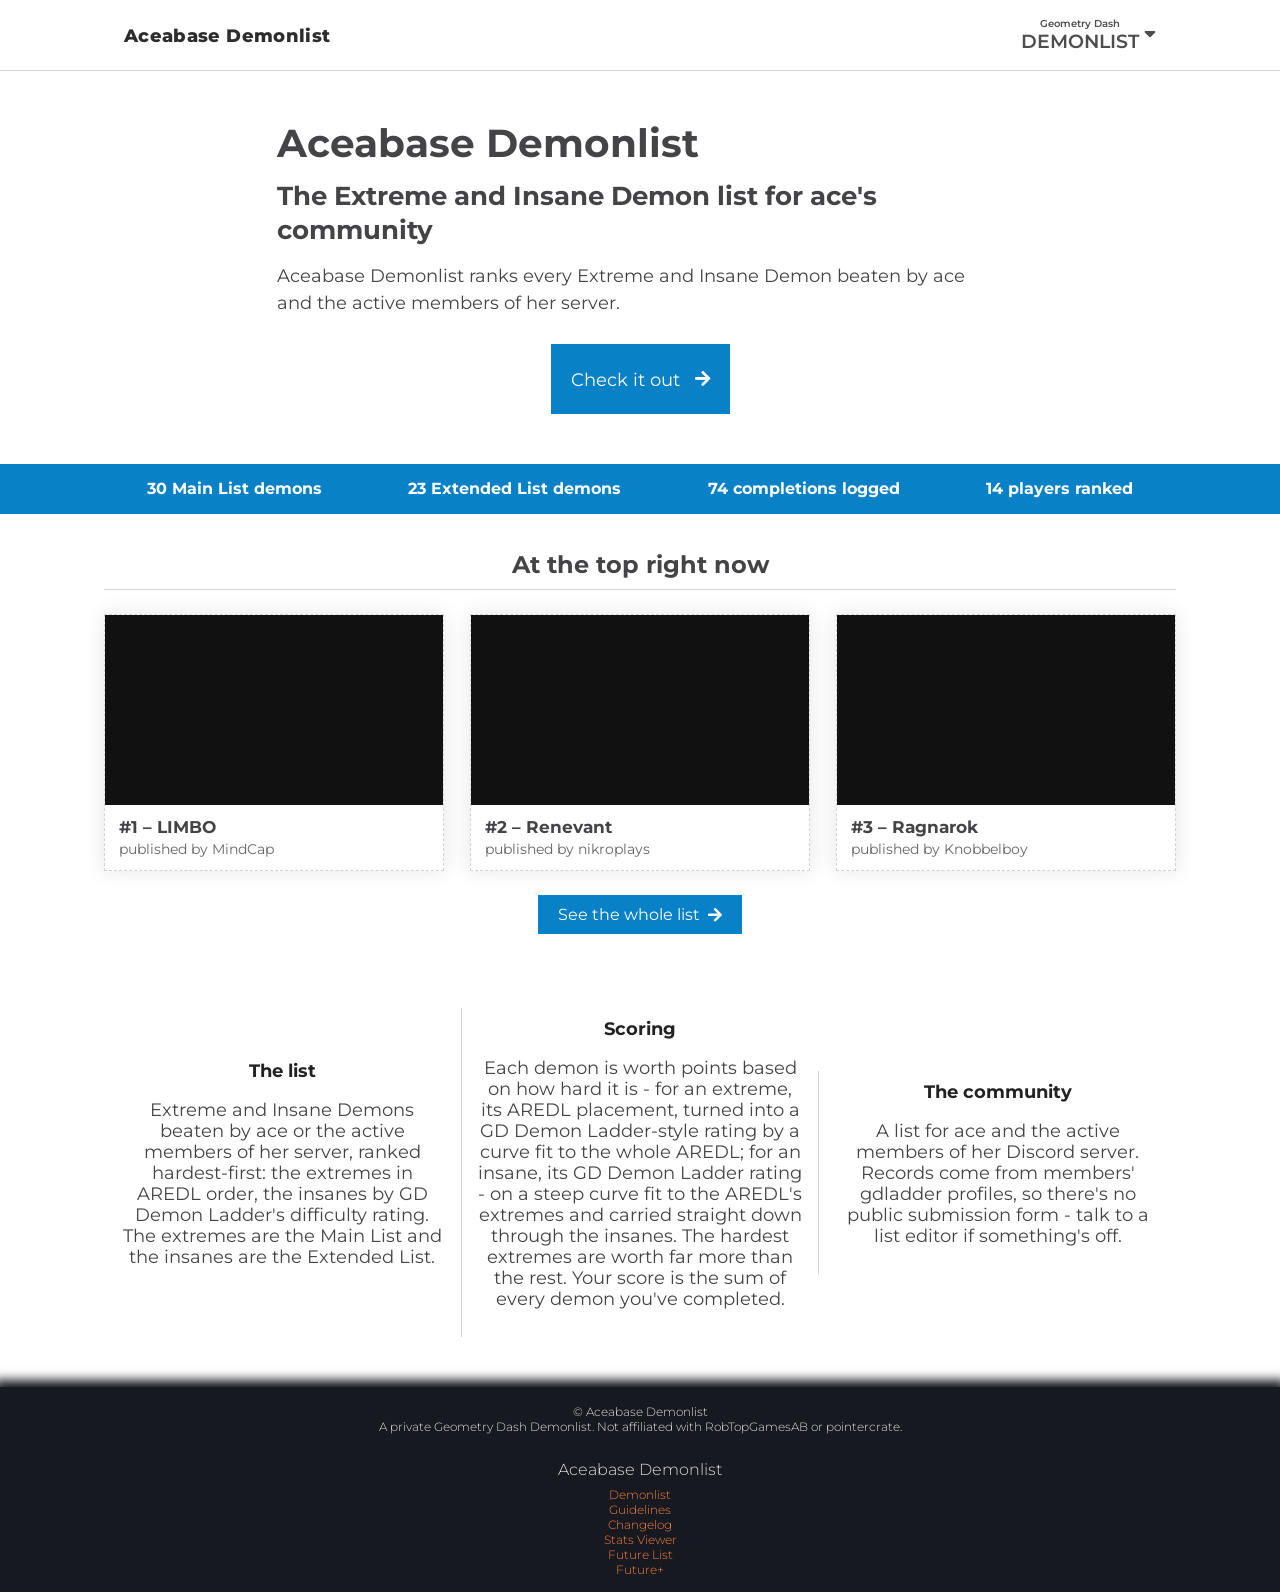
==== commit f5d1ccde: "Future+: the Future List with every Grind level, at any progress (Nigel and Dihmaster500) A second m" ====
--- a/index.html
+++ b/index.html
@@ -40,6 +40,7 @@
       <li><a class="white hover" href="changelog/index.html">Changelog</a></li>
       <li><a class="white hover" href="demonlist/statsviewer.html">Stats Viewer</a></li>
       <li><a class="white hover" href="demonlist/future.html">Future List</a></li>
+      <li><a class="white hover" href="demonlist/future.html?plus">Future+</a></li>
       <li class="mod-nav"><a class="white hover" href="/api/login">Mod login</a></li>
     </ul>
   </div>
@@ -56,6 +57,7 @@
       <li><a class="white hover" href="changelog/index.html">Changelog</a></li>
       <li><a class="white hover" href="demonlist/statsviewer.html">Stats Viewer</a></li>
       <li><a class="white hover" href="demonlist/future.html">Future List</a></li>
+      <li><a class="white hover" href="demonlist/future.html?plus">Future+</a></li>
       <li class="mod-nav"><a class="white hover" href="/api/login">Mod login</a></li>
     </ul>
   </div>
@@ -137,6 +139,7 @@
       <a class="link" href="changelog/index.html">Changelog</a><br>
       <a class="link" href="demonlist/statsviewer.html">Stats Viewer</a><br>
       <a class="link" href="demonlist/future.html">Future List</a><br>
+      <a class="link" href="demonlist/future.html?plus">Future+</a><br>
     </nav>
   </div>
   <script>document.getElementById("footer-name").textContent = "© " + window.SITE.name;</script>
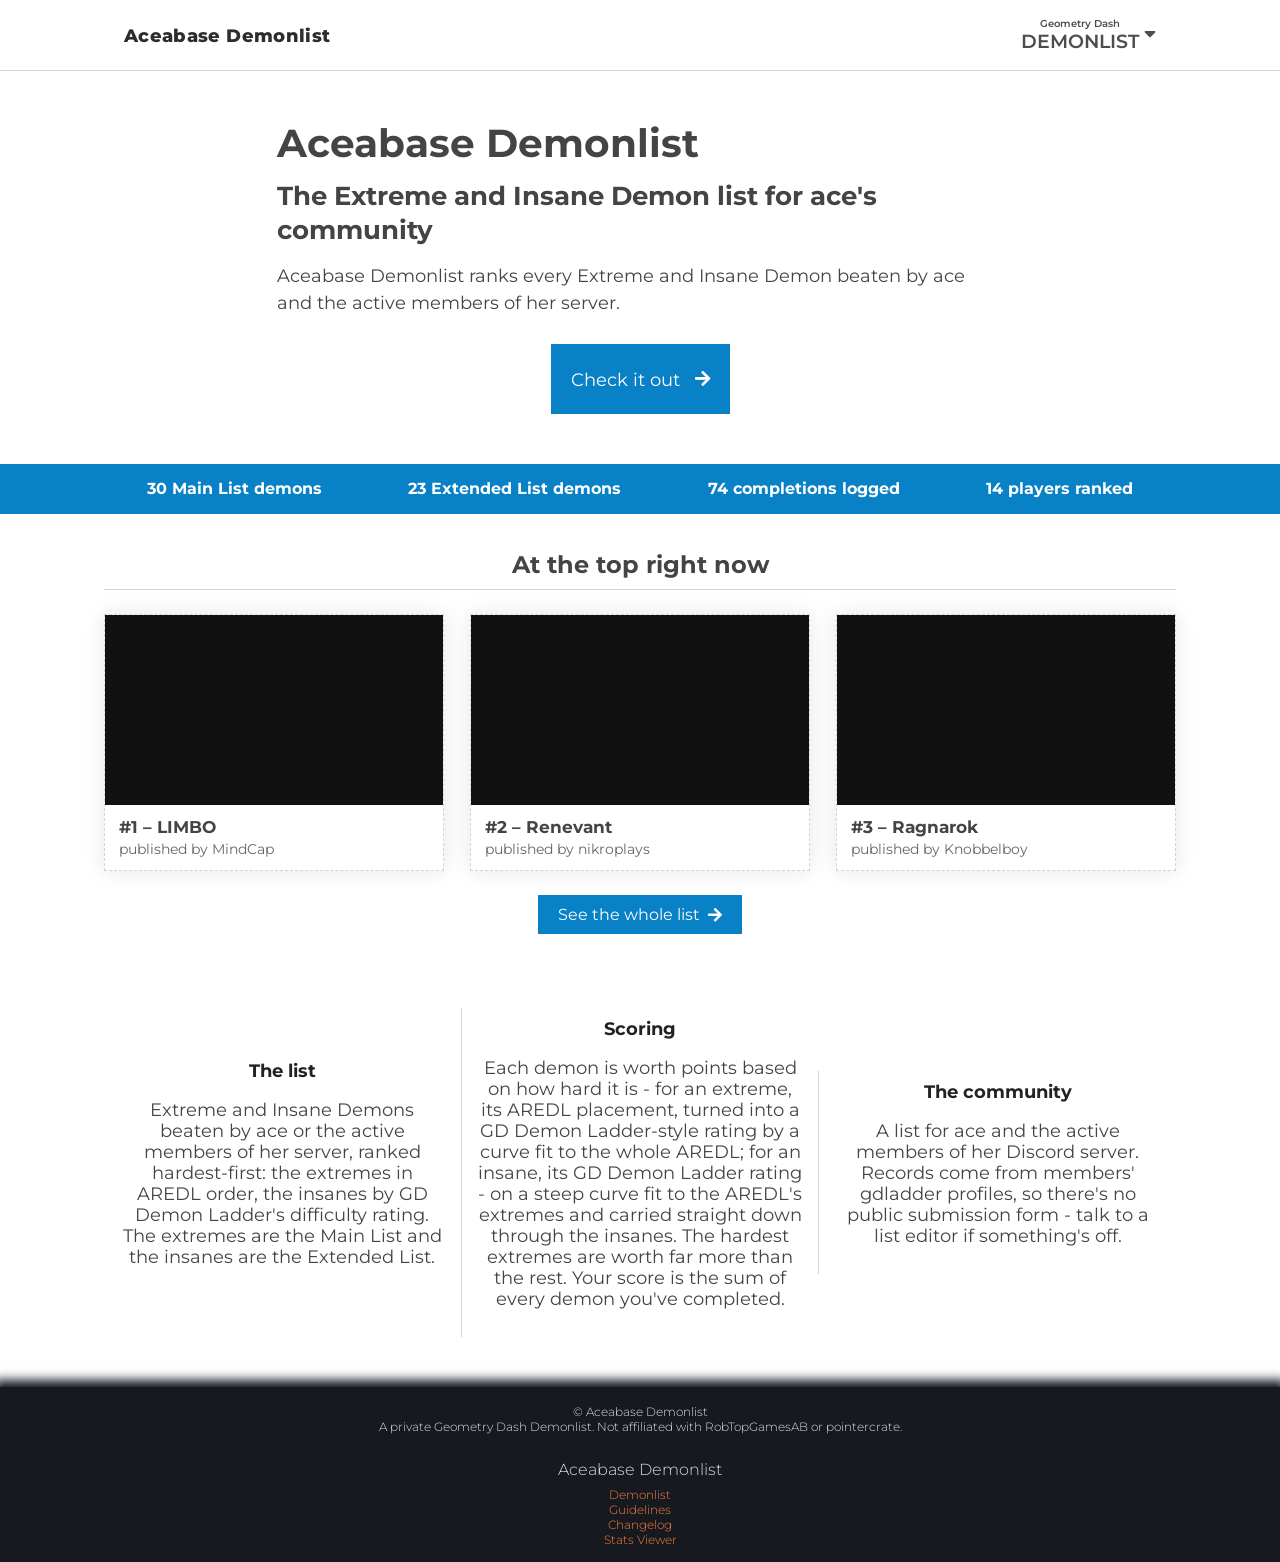
==== commit 7f8cf0c2: "List views and Rated+: pick one from Current / Future / Future+ and one from Rated / Rated+ (Nigel a" ====
--- a/index.html
+++ b/index.html
@@ -39,8 +39,6 @@
       <li><a class="white hover" href="guidelines/index.html">Guidelines</a></li>
       <li><a class="white hover" href="changelog/index.html">Changelog</a></li>
       <li><a class="white hover" href="demonlist/statsviewer.html">Stats Viewer</a></li>
-      <li><a class="white hover" href="demonlist/future.html">Future List</a></li>
-      <li><a class="white hover" href="demonlist/future.html?plus">Future+</a></li>
       <li class="mod-nav"><a class="white hover" href="/api/login">Mod login</a></li>
     </ul>
   </div>
@@ -56,8 +54,6 @@
       <li><a class="white hover" href="guidelines/index.html">Guidelines</a></li>
       <li><a class="white hover" href="changelog/index.html">Changelog</a></li>
       <li><a class="white hover" href="demonlist/statsviewer.html">Stats Viewer</a></li>
-      <li><a class="white hover" href="demonlist/future.html">Future List</a></li>
-      <li><a class="white hover" href="demonlist/future.html?plus">Future+</a></li>
       <li class="mod-nav"><a class="white hover" href="/api/login">Mod login</a></li>
     </ul>
   </div>
@@ -138,8 +134,6 @@
       <a class="link" href="guidelines/index.html">Guidelines</a><br>
       <a class="link" href="changelog/index.html">Changelog</a><br>
       <a class="link" href="demonlist/statsviewer.html">Stats Viewer</a><br>
-      <a class="link" href="demonlist/future.html">Future List</a><br>
-      <a class="link" href="demonlist/future.html?plus">Future+</a><br>
     </nav>
   </div>
   <script>document.getElementById("footer-name").textContent = "© " + window.SITE.name;</script>
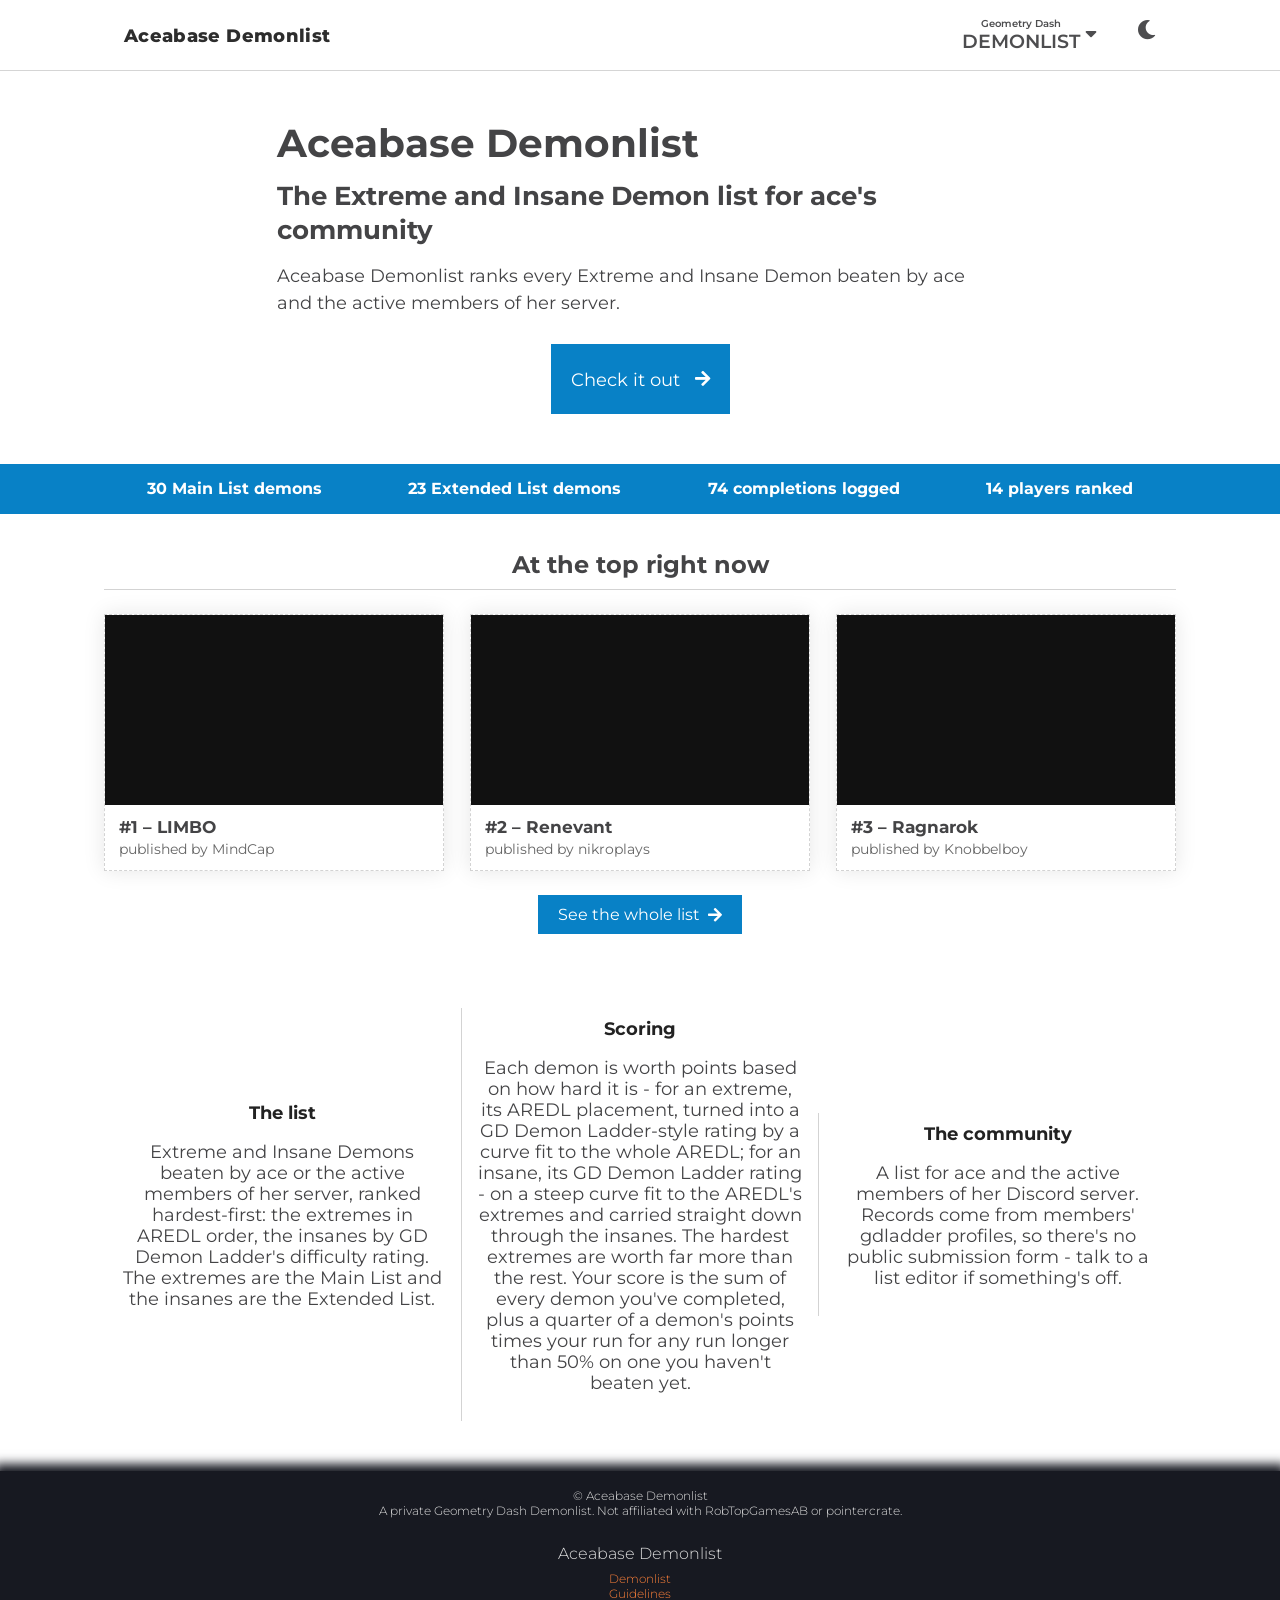
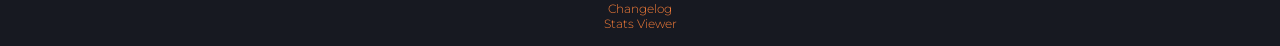
==== commit a2db2a45: "Night Cabin: the list's own theme, behind a moon button in the top bar Pointercrate's look stays the" ====
--- a/index.html
+++ b/index.html
@@ -10,6 +10,7 @@
 <script src="static/core/js/vendor/jquery.min.js"></script>
 <script src="static/core/js/vendor/jquery-ui.min.js"></script>
 <script src="data/config.js"></script>
+<script src="static/js/theme.js"></script>
 <script src="data/demons.js"></script>
 <script src="static/js/list-utils.js"></script>
 
@@ -21,6 +22,7 @@
 <link rel="stylesheet" href="static/core/css/fa.all.min.css">
 <link rel="stylesheet" href="static/css/home.css">
 <link rel="stylesheet" href="https://fonts.googleapis.com/css?family=Montserrat|Montserrat:light,bold">
+<link rel="stylesheet" href="static/css/theme-cabin.css">
 </head>
 <body>
 <div id="bg" aria-hidden="true"></div>
@@ -42,6 +44,9 @@
       <li class="mod-nav"><a class="white hover" href="/api/login">Mod login</a></li>
     </ul>
   </div>
+  <button type="button" class="nav-item hover white theme-switch" id="theme-switch" title="Theme" aria-label="Theme">
+    <i class="fas fa-moon" aria-hidden="true"></i><i class="fas fa-sun" aria-hidden="true"></i>
+  </button>
   <div class="nav-item collapse-button nav-nohide">
     <div class="hamburger hover"><input type="checkbox"><span></span><span></span><span></span></div>
   </div>
--- a/static/core/css/nav.css
+++ b/static/core/css/nav.css
@@ -104,6 +104,65 @@
 
 header nav .nav-drop-down .nav-hover-dropdown a {
   padding-left: 35px;
+}
+
+/*
+ * The theme switch (static/js/theme.js): a moon under pointercrate's look, a
+ * sun under the site's own theme. Only on a site that offers a theme.
+ */
+header nav .theme-switch {
+  display: none;
+  -webkit-appearance: none;
+  appearance: none;
+  margin: 0;
+  border: 0;
+  border-radius: 0;
+  font: inherit;
+  line-height: 1;
+}
+
+html.theme-switchable header nav .theme-switch {
+  display: flex;
+}
+
+header nav .theme-switch .fa-sun,
+html[data-theme] header nav .theme-switch .fa-moon {
+  display: none;
+}
+
+html[data-theme] header nav .theme-switch .fa-sun {
+  display: inline-block;
+}
+
+/* (ui.css takes every focus outline away; a keyboard user still sees this one) */
+header nav .theme-switch:focus-visible {
+  outline: 2px solid currentColor;
+  outline-offset: -8px;
+}
+
+/* phones: narrower, so the site's name, the switch and the menu button still
+   fit on one line */
+@media (max-width: 1071px) {
+  header nav .theme-switch {
+    padding: 5px 12px;
+  }
+}
+
+/* (and on a 320px screen the site's name and the menu button give up some of
+   their room too - only where there's a switch to make room for) */
+@media (max-width: 359px) {
+  html.theme-switchable header nav .nav-icon {
+    padding-left: 10px;
+    padding-right: 10px;
+  }
+
+  html.theme-switchable header nav .collapse-button {
+    margin-right: 14px;
+  }
+
+  header nav .theme-switch {
+    padding: 5px 8px;
+  }
 }
 
 /* --------- smartphone ----------- */
--- a/static/css/theme-cabin.css
+++ b/static/css/theme-cabin.css
@@ -0,0 +1,1566 @@
+/* Night Cabin (data-theme="cabin") - the Aceabase list's own theme (Nigel,
+   2026-10-31; navy is ace's favorite color, "cozy fs").
+   A deep navy night sky seen through a cabin window, warmed by lamplight:
+   navy backgrounds and panels in a few navy steps, warm cream text, honey for
+   buttons, links and highlights, soft rounded corners and soft shadows, and a
+   quiet field of warm stars behind everything.
+
+   Every rule is scoped under html[data-theme="cabin"], so this file does
+   nothing unless that attribute is set: static/js/theme.js sets it for a
+   viewer who picked the theme, and adds its font, Nunito, from Google Fonts.
+   The site's own variables (main.css) are overridden first, then whatever the
+   stylesheets hard-code.
+   !important appears only where an inline style forces it: the Grind page's
+   palette and body background (goals.js) and a few inline fills inside the
+   world map's SVG - each one commented. */
+
+/* ------------------------------------------------------------------------ */
+/* 1. Palette                                                                */
+/* ------------------------------------------------------------------------ */
+
+html[data-theme="cabin"] {
+  /* the night: canvas, panels, raised cells, hover, pressed */
+  --cab-night0: #0a1226;
+  --cab-night1: #101c38;
+  --cab-night2: #162648;
+  --cab-night3: #1d3058;
+  --cab-night4: #26406f;
+  --cab-footer: #070d1c;
+  --cab-line: #2a3d66;
+  --cab-line-soft: #213256;
+  --cab-field-line: #5b6e98; /* input edges: 3:1 against a panel */
+
+  /* lamplight on paper */
+  --cab-cream: #f0e6d2;
+  --cab-cream-strong: #fbf3e4;
+  --cab-cream-muted: #cbbfa8;
+  --cab-cream-faint: #a99f8e;
+
+  /* the lamp */
+  --cab-honey: #f2b65e;
+  --cab-honey-bright: #f7c87e;
+  --cab-honey-deep: #e19d3f;
+  --cab-honey-ink: #0d1530;
+  --cab-honey-tint: rgba(242, 182, 94, 0.13);
+  --cab-honey-glow: rgba(242, 182, 94, 0.32);
+
+  /* meaning colours, lifted for the dark */
+  --cab-moss: #84c870;   /* Future / added (the changelog's green) */
+  --cab-lilac: #b592f2;  /* Rated+ / unrated (the site's purple) */
+  --cab-ember: #ec6f5f;  /* removed / danger */
+  --cab-sky: #8fbcea;    /* info */
+
+  --cab-radius: 16px;
+  --cab-radius-sm: 10px;
+  --cab-shadow: 0 14px 34px -14px rgba(1, 4, 12, 0.85), 0 2px 8px rgba(1, 4, 12, 0.35);
+  --cab-shadow-lift: 0 22px 44px -16px rgba(1, 4, 12, 0.9), 0 0 0 1px rgba(242, 182, 94, 0.35);
+  --cab-rim: inset 0 1px 0 rgba(255, 236, 200, 0.05);
+
+  /* --- the site's variables (static/core/css/main.css, ui.css) --- */
+  --color-ok-bg: #15302b;
+  --color-ok-border: #3f7d52;
+  --color-ok-text: #bfe6b4;
+  --color-ok-accent: var(--cab-moss);
+
+  --color-warn-bg: #33290f;
+  --color-warn-border: #8a6d2a;
+  --color-warn-text: #f5dfa2;
+
+  --color-error-bg: #3a1a22;
+  --color-error-border: #8f3b47;
+  --color-error-text: #f6c0c0;
+
+  --color-consider-bg: #16304a;
+  --color-consider-text: #a9d3ea;
+
+  --color-text: var(--cab-cream);
+  --color-text-accent: var(--cab-cream-strong);
+
+  --color-border: var(--cab-line);
+  --color-border-broken: var(--cab-line);
+
+  --color-bg: var(--cab-night1);
+
+  --color-link: var(--cab-honey);
+  --color-link-dark: var(--cab-honey);
+
+  --color-pc-button-bg: var(--cab-honey);
+  --color-pc-button-bg-hover: var(--cab-honey-bright);
+  --color-pc-button-bg-click: var(--cab-honey-deep);
+  --color-pc-button-text: var(--cab-honey-ink);
+  --color-pc-button-text-click: var(--cab-honey-ink);
+
+  --color-imp-button-bg: var(--cab-ember);
+  --color-imp-button-bg-hover: #f2867a;
+  --color-imp-button-bg-click: #d95849;
+
+  --color-unobstrusive-button-bg: var(--cab-night1);
+  --color-unobstrusive-button-bg-hover: var(--cab-night3);
+  --color-unobstrusive-button-bg-click: var(--cab-night4);
+  --color-unobstrusive-button-text: var(--cab-cream);
+  --color-unobstrusive-button-text-click: var(--cab-cream-strong);
+
+  --bg-strength: 1;
+
+  color-scheme: dark;
+  background: var(--cab-night0);
+  scrollbar-color: #33497a var(--cab-night0);
+}
+
+/* ------------------------------------------------------------------------ */
+/* 2. Page, type, selection, focus                                           */
+/* ------------------------------------------------------------------------ */
+
+html[data-theme="cabin"] body {
+  font-family: "Nunito", "Segoe UI", system-ui, -apple-system, sans-serif;
+  color: var(--cab-cream);
+  background: transparent;
+  -webkit-font-smoothing: antialiased;
+  -moz-osx-font-smoothing: grayscale;
+}
+
+/* goals.js paints the level's (light) wash on <body> as an inline style;
+   !important is the only way past it - the night sky shows instead and the
+   level's colour lives on #goal-page (section 16) */
+html[data-theme="cabin"] body[style*="background"] {
+  background: transparent !important;
+}
+
+html[data-theme="cabin"] input,
+html[data-theme="cabin"] button,
+html[data-theme="cabin"] select,
+html[data-theme="cabin"] textarea {
+  font-family: inherit;
+}
+
+html[data-theme="cabin"] h1,
+html[data-theme="cabin"] h2,
+html[data-theme="cabin"] h3,
+html[data-theme="cabin"] h4,
+html[data-theme="cabin"] h5 {
+  color: var(--cab-cream-strong);
+  letter-spacing: 0.005em;
+}
+
+html[data-theme="cabin"] h1 {
+  font-weight: 850;
+  text-shadow: 0 0 28px rgba(242, 182, 94, 0.16);
+}
+
+html[data-theme="cabin"] h2 {
+  font-weight: 800;
+}
+
+html[data-theme="cabin"] h3 {
+  font-weight: 750;
+}
+
+html[data-theme="cabin"] b,
+html[data-theme="cabin"] strong {
+  font-weight: 800;
+}
+
+html[data-theme="cabin"] q,
+html[data-theme="cabin"] code {
+  color: var(--cab-cream-muted);
+}
+
+html[data-theme="cabin"] ::selection {
+  background: rgba(242, 182, 94, 0.38);
+  color: var(--cab-cream-strong);
+}
+
+/* the base removes every focus outline (ui.css *:focus); keyboard focus gets
+   a soft honey ring back (it follows each element's own rounded corners; it
+   no longer re-rounds the element, which squared off cards and pills while
+   they had focus) */
+html[data-theme="cabin"] :focus-visible {
+  outline: 2px solid var(--cab-honey);
+  outline-offset: 2px;
+}
+
+/* ------------------------------------------------------------------------ */
+/* 3. The window: a quiet field of warm stars + lamplight                    */
+/* ------------------------------------------------------------------------ */
+
+/* #bg was pointercrate's blue squares down the sides (ui.css, wide screens
+   only). Here the whole page is the night outside instead: the stars live on
+   the page canvas (so they reach every edge of any page, at every width) and
+   #bg is not needed. Fine warm specks (280px tile) and a few brighter stars
+   with a soft halo (a 940x760 tile, so they never line up in rows). They
+   scroll with the page (a fixed sky repaints on every scroll on phones, and
+   iOS ignores it anyway). */
+html[data-theme="cabin"] {
+  background-image:
+    url("data:image/svg+xml,%3Csvg xmlns='http://www.w3.org/2000/svg' width='940' height='760'%3E%3Cdefs%3E%3CradialGradient id='h'%3E%3Cstop offset='0' stop-color='%23ffe2a6' stop-opacity='.42'/%3E%3Cstop offset='1' stop-color='%23ffe2a6' stop-opacity='0'/%3E%3C/radialGradient%3E%3C/defs%3E%3Ccircle cx='88' cy='64' r='7' fill='url(%23h)'/%3E%3Ccircle cx='571' cy='213' r='8' fill='url(%23h)'/%3E%3Ccircle cx='861' cy='389' r='6' fill='url(%23h)'/%3E%3Ccircle cx='298' cy='498' r='7.5' fill='url(%23h)'/%3E%3Ccircle cx='690' cy='671' r='6.5' fill='url(%23h)'/%3E%3Cg fill='%23fff3dc'%3E%3Ccircle cx='88' cy='64' r='1.15'/%3E%3Ccircle cx='571' cy='213' r='1.35'/%3E%3Ccircle cx='861' cy='389' r='1.05'/%3E%3Ccircle cx='298' cy='498' r='1.25'/%3E%3Ccircle cx='690' cy='671' r='1.1'/%3E%3C/g%3E%3C/svg%3E"),
+    url("data:image/svg+xml,%3Csvg xmlns='http://www.w3.org/2000/svg' width='280' height='280'%3E%3Cg fill='%23ffefd2'%3E%3Ccircle cx='23' cy='41' r='.9' opacity='.5'/%3E%3Ccircle cx='97' cy='12' r='.7' opacity='.38'/%3E%3Ccircle cx='151' cy='77' r='1.05' opacity='.62'/%3E%3Ccircle cx='212' cy='33' r='.8' opacity='.42'/%3E%3Ccircle cx='259' cy='118' r='.95' opacity='.48'/%3E%3Ccircle cx='64' cy='149' r='.7' opacity='.32'/%3E%3Ccircle cx='183' cy='191' r='.9' opacity='.46'/%3E%3Ccircle cx='118' cy='246' r='1.15' opacity='.56'/%3E%3Ccircle cx='31' cy='227' r='.8' opacity='.36'/%3E%3Ccircle cx='244' cy='252' r='.7' opacity='.32'/%3E%3C/g%3E%3Cg fill='%23d9e5ff'%3E%3Ccircle cx='136' cy='158' r='.8' opacity='.36'/%3E%3Ccircle cx='8' cy='96' r='.6' opacity='.3'/%3E%3C/g%3E%3C/svg%3E");
+  background-size: 940px 760px, 280px 280px;
+  background-position: 0 0, 70px 40px;
+  background-repeat: repeat;
+}
+
+html[data-theme="cabin"] #bg {
+  display: none;
+}
+
+/* moonlight in the top corner, the lamp's warm glow low on the left (just
+   above the footer) - on the page wrapper, so they sit at the top and the end
+   of the page rather than following the window */
+html[data-theme="cabin"] .content {
+  background:
+    radial-gradient(ellipse 760px 460px at 100% 0, rgba(150, 182, 255, 0.075), rgba(150, 182, 255, 0) 72%),
+    radial-gradient(ellipse 900px 520px at 0 100%, rgba(242, 168, 82, 0.11), rgba(242, 168, 82, 0) 72%);
+}
+
+/* ------------------------------------------------------------------------ */
+/* 4. Top bar and its menus                                                  */
+/* ------------------------------------------------------------------------ */
+
+/* frosted window glass: the stars blur through the bar. .see-through fades
+   the whole bar, text and menus included (the page ghosted through the phone
+   menu), so the bar is opaque and only its glass is see-through */
+html[data-theme="cabin"] header nav {
+  opacity: 1;
+  background: rgba(13, 23, 51, 0.86);
+  -webkit-backdrop-filter: blur(12px) saturate(1.15);
+  backdrop-filter: blur(12px) saturate(1.15);
+  border-bottom: 1px solid var(--cab-line-soft);
+  box-shadow: 0 10px 28px -14px rgba(0, 0, 0, 0.9);
+}
+
+html[data-theme="cabin"] header nav .nav-icon a {
+  color: var(--cab-cream-strong);
+  transition: color 0.25s ease;
+}
+
+html[data-theme="cabin"] header nav .nav-icon a:hover {
+  color: var(--cab-honey-bright);
+}
+
+html[data-theme="cabin"] header nav .nav-item.white {
+  background: transparent;
+  color: var(--cab-cream);
+}
+
+/* (the long :not() chains out-rank the generic .white hover rules - core.css's
+   and section 7's - which would otherwise keep the bar's items cream) */
+html[data-theme="cabin"] header nav .nav-item.white.hover:not(.disabled):not([disabled]):hover,
+html[data-theme="cabin"] header nav .nav-group:hover > .nav-item.white.hover:not(.disabled):not([disabled]) {
+  background: rgba(29, 48, 88, 0.7);
+  color: var(--cab-honey-bright);
+}
+
+html[data-theme="cabin"] header nav .nav-item .fa-sort-down {
+  color: var(--cab-honey);
+}
+
+/* the hover menu under DEMONLIST */
+html[data-theme="cabin"] header nav .nav-group .nav-hover-dropdown {
+  background: var(--cab-night1);
+  border: 1px solid var(--cab-line-soft);
+  border-top: 0;
+  border-radius: 0 0 var(--cab-radius-sm) var(--cab-radius-sm);
+  overflow: hidden;
+  box-shadow: 0 18px 30px -12px rgba(1, 4, 12, 0.9);
+}
+
+html[data-theme="cabin"] header nav .nav-hover-dropdown a.white {
+  color: var(--cab-cream);
+  background: transparent;
+}
+
+html[data-theme="cabin"] header nav .nav-hover-dropdown a.white.hover:not(.disabled):not([disabled]):hover {
+  background: var(--cab-night3);
+  color: var(--cab-honey-bright);
+}
+
+/* phones: the menu the hamburger opens */
+html[data-theme="cabin"] header nav .nav-drop-down {
+  background: var(--cab-night1);
+  border-bottom: 1px solid var(--cab-line-soft);
+  border-radius: 0 0 var(--cab-radius) var(--cab-radius);
+  box-shadow: 0 22px 36px -14px rgba(1, 4, 12, 0.95);
+}
+
+html[data-theme="cabin"] .hamburger.hover {
+  opacity: 0.8;
+}
+
+html[data-theme="cabin"] .hamburger span,
+html[data-theme="cabin"] .hamburger.hover > span {
+  background: var(--cab-cream-muted);
+}
+
+html[data-theme="cabin"] .hamburger input:checked ~ span {
+  background: var(--cab-honey);
+}
+
+html[data-theme="cabin"] .hamburger.hover:hover {
+  opacity: 1;
+}
+
+/* ------------------------------------------------------------------------ */
+/* 5. Footer                                                                 */
+/* ------------------------------------------------------------------------ */
+
+html[data-theme="cabin"] footer {
+  background: linear-gradient(180deg, #0b1430 0%, var(--cab-footer) 70%);
+  color: var(--cab-cream-muted);
+  border-top: 1px solid var(--cab-line-soft);
+  box-shadow: 0 -16px 34px -18px rgba(0, 0, 0, 0.9);
+}
+
+html[data-theme="cabin"] footer h2 {
+  color: var(--cab-cream-strong);
+}
+
+html[data-theme="cabin"] footer a.link {
+  color: var(--cab-honey);
+}
+
+html[data-theme="cabin"] footer a.link:hover {
+  color: var(--cab-honey-bright);
+  text-decoration: underline;
+  text-underline-offset: 3px;
+}
+
+/* ------------------------------------------------------------------------ */
+/* 6. Panels and lines                                                       */
+/* ------------------------------------------------------------------------ */
+
+html[data-theme="cabin"] .panel {
+  background: var(--cab-night1);
+  border-radius: var(--cab-radius);
+}
+
+/* pointercrate's dashed grey frame + grey haze -> a soft rim and a soft
+   shadow (also the bars and dropdowns that share .fade) */
+html[data-theme="cabin"] .fade {
+  border: 1px solid var(--cab-line-soft);
+  box-shadow: var(--cab-shadow), var(--cab-rim);
+}
+
+html[data-theme="cabin"] .bordered {
+  border-color: var(--cab-line);
+}
+
+html[data-theme="cabin"] .underlined {
+  border-bottom-color: var(--cab-line);
+}
+
+/* inside a panel, the divider under a heading glows faintly in the middle,
+   like lamplight along a shelf */
+html[data-theme="cabin"] .panel .underlined,
+html[data-theme="cabin"] .panel.underlined {
+  border-image: linear-gradient(90deg, var(--cab-line) 0%, rgba(242, 182, 94, 0.5) 50%, var(--cab-line) 100%) 1;
+}
+
+html[data-theme="cabin"] .overlined {
+  border-top-color: var(--cab-line);
+}
+
+html[data-theme="cabin"] .leftlined {
+  border-left-color: var(--cab-line);
+}
+
+html[data-theme="cabin"] .rightlined {
+  border-right-color: var(--cab-line);
+}
+
+html[data-theme="cabin"] .overlay {
+  background-color: rgba(5, 9, 20, 0.78);
+}
+
+html[data-theme="cabin"] .dialog {
+  background: var(--cab-night2);
+  border: 1px solid var(--cab-line);
+  border-radius: var(--cab-radius);
+  box-shadow: var(--cab-shadow);
+}
+
+html[data-theme="cabin"] .tooltip .tooltiptext {
+  border: 1px solid var(--cab-line);
+  border-radius: var(--cab-radius-sm);
+  background: var(--cab-night2);
+  color: var(--cab-cream);
+  box-shadow: var(--cab-shadow);
+}
+
+/* ------------------------------------------------------------------------ */
+/* 7. Buttons                                                                */
+/* ------------------------------------------------------------------------ */
+
+html[data-theme="cabin"] .button {
+  border-radius: var(--cab-radius-sm);
+}
+
+html[data-theme="cabin"] .hover,
+html[data-theme="cabin"] .hover:hover:not(.disabled):not([disabled]) {
+  transition: background-color 0.3s ease, color 0.3s ease, box-shadow 0.3s ease, transform 0.3s ease;
+}
+
+html[data-theme="cabin"] .blue {
+  font-weight: 750;
+}
+
+/* honey buttons: a soft sheen from above, like light on a lampshade */
+html[data-theme="cabin"] .button.blue {
+  background-image: linear-gradient(180deg, rgba(255, 248, 230, 0.22), rgba(255, 248, 230, 0) 60%);
+  box-shadow: 0 6px 16px -10px rgba(242, 182, 94, 0.55);
+}
+
+html[data-theme="cabin"] .button.fade {
+  box-shadow: 0 10px 24px -12px rgba(1, 4, 12, 0.9);
+}
+
+/* lifted buttons glow like a lamp instead of casting a black shadow */
+html[data-theme="cabin"] .button.hover:not(.disabled):not(.no-shadow):not([disabled]):hover {
+  box-shadow: 0 8px 22px -8px rgba(1, 4, 12, 0.9), 0 0 0 1px rgba(242, 182, 94, 0.28);
+}
+
+html[data-theme="cabin"] .button.blue.hover:not(.disabled):not(.no-shadow):not([disabled]):hover {
+  box-shadow: 0 8px 24px -6px var(--cab-honey-glow), 0 0 0 3px rgba(242, 182, 94, 0.16);
+}
+
+html[data-theme="cabin"] .button.red.hover:not(.disabled):not(.no-shadow):not([disabled]):hover {
+  box-shadow: 0 8px 24px -6px rgba(236, 111, 95, 0.4), 0 0 0 3px rgba(236, 111, 95, 0.16);
+}
+
+/* a selected white option (Players/Nations, Alphabetical/Position, the list
+   views, the current demon in a dropdown): lifted navy, honey text and a
+   honey hairline - plainly different from a hovered one */
+html[data-theme="cabin"] .white.active,
+html[data-theme="cabin"] .white.hover:not(.disabled):not([disabled]).active:hover {
+  background-color: var(--cab-night3);
+  color: var(--cab-honey-bright);
+  box-shadow: inset 0 0 0 1px rgba(242, 182, 94, 0.4);
+}
+
+html[data-theme="cabin"] .white.hover:not(.disabled):not([disabled]):hover {
+  color: var(--cab-cream-strong);
+}
+
+/* ------------------------------------------------------------------------ */
+/* 8. Links                                                                  */
+/* ------------------------------------------------------------------------ */
+
+html[data-theme="cabin"] a {
+  transition: color 0.25s ease, border-color 0.25s ease;
+}
+
+html[data-theme="cabin"] a:not(.button):not(.white):not(.blue):not(.red):hover {
+  color: var(--cab-honey-bright);
+}
+
+html[data-theme="cabin"] a.link:hover,
+html[data-theme="cabin"] a.video-link:hover {
+  color: var(--cab-honey-bright);
+  text-decoration: underline;
+  text-underline-offset: 3px;
+}
+
+/* player names: a dotted honey underline that firms up on hover */
+html[data-theme="cabin"] .underdotted {
+  border-bottom: 1px dotted rgba(242, 182, 94, 0.55);
+}
+
+html[data-theme="cabin"] a.underdotted:hover {
+  border-bottom-style: solid;
+  border-bottom-color: var(--cab-honey-bright);
+}
+
+/* ------------------------------------------------------------------------ */
+/* 9. Inputs                                                                 */
+/* ------------------------------------------------------------------------ */
+
+html[data-theme="cabin"] input[type="text"],
+html[data-theme="cabin"] input[type="number"],
+html[data-theme="cabin"] input[type="url"],
+html[data-theme="cabin"] input[type="password"],
+html[data-theme="cabin"] input[type="datetime-local"],
+html[data-theme="cabin"] textarea,
+html[data-theme="cabin"] select {
+  background: var(--cab-night0);
+  color: var(--cab-cream);
+  border-color: var(--cab-field-line);
+  border-radius: 8px;
+}
+
+html[data-theme="cabin"] input::placeholder,
+html[data-theme="cabin"] textarea::placeholder {
+  color: var(--cab-cream-faint);
+  opacity: 1;
+}
+
+html[data-theme="cabin"] input[type="text"]:focus,
+html[data-theme="cabin"] input[type="number"]:focus,
+html[data-theme="cabin"] input[type="url"]:focus,
+html[data-theme="cabin"] input[type="password"]:focus,
+html[data-theme="cabin"] textarea:focus,
+html[data-theme="cabin"] select:focus {
+  border-color: var(--cab-honey);
+  box-shadow: 0 0 0 3px rgba(242, 182, 94, 0.22);
+}
+
+/* fields show focus with their honey edge + glow (and the filter boxes on
+   their frame), so no second ring around them */
+html[data-theme="cabin"] input:not([type="radio"]):not([type="checkbox"]):focus-visible,
+html[data-theme="cabin"] select:focus-visible,
+html[data-theme="cabin"] textarea:focus-visible {
+  outline: none;
+}
+
+/* the browser's autofill would paint a light box into a dark field */
+html[data-theme="cabin"] input:-webkit-autofill,
+html[data-theme="cabin"] input:-webkit-autofill:hover,
+html[data-theme="cabin"] input:-webkit-autofill:focus {
+  -webkit-text-fill-color: var(--cab-cream);
+  -webkit-box-shadow: 0 0 0 1000px var(--cab-night0) inset;
+  caret-color: var(--cab-cream);
+}
+
+html[data-theme="cabin"] form input:valid,
+html[data-theme="cabin"] textarea:valid {
+  border-bottom-color: var(--color-ok-border);
+}
+
+/* the filter boxes (stats viewer, list dropdowns): one rounded field with
+   the magnifier and the clear icon inside it */
+html[data-theme="cabin"] .search {
+  border: 1px solid var(--cab-field-line);
+  border-radius: var(--cab-radius-sm);
+  background: var(--cab-night0);
+  color: var(--cab-cream-muted);
+}
+
+html[data-theme="cabin"] .search:focus-within {
+  border-color: var(--cab-honey);
+  box-shadow: 0 0 0 3px rgba(242, 182, 94, 0.2);
+}
+
+html[data-theme="cabin"] .search input[type="text"],
+html[data-theme="cabin"] .search input[type="text"]:focus {
+  background: transparent;
+  border-top: 0;
+  border-bottom: 0;
+  border-radius: 0;
+  box-shadow: none;
+}
+
+html[data-theme="cabin"] .search.seperated input[type="text"] {
+  border-left: 1px solid var(--cab-line);
+  border-right: 1px solid var(--cab-line);
+}
+
+html[data-theme="cabin"] .search::before,
+html[data-theme="cabin"] .search::after {
+  color: var(--cab-cream-faint);
+}
+
+/* the custom checkbox (stats viewer's Show political subdivisions) */
+html[data-theme="cabin"] .checkmark {
+  background-color: var(--cab-night0);
+  border: 1px solid var(--cab-field-line);
+  border-radius: 4px;
+  box-sizing: border-box;
+}
+
+html[data-theme="cabin"] .cb-container:hover input ~ .checkmark {
+  background-color: var(--cab-night3);
+}
+
+html[data-theme="cabin"] .cb-container input:checked ~ .checkmark {
+  background-color: var(--cab-honey);
+  border-color: var(--cab-honey);
+}
+
+html[data-theme="cabin"] .cb-container .checkmark:after {
+  left: 4px;
+  top: 1px;
+  border-color: var(--cab-honey-ink);
+}
+
+html[data-theme="cabin"] .cb-container input:focus-visible ~ .checkmark {
+  outline: 2px solid var(--cab-honey);
+  outline-offset: 2px;
+}
+
+/* the generic dropdown-menu widget */
+html[data-theme="cabin"] .dropdown-menu .menu {
+  background: var(--cab-night2);
+  border-color: var(--cab-line);
+  box-shadow: var(--cab-shadow);
+}
+
+html[data-theme="cabin"] .dropdown-menu div:focus-within {
+  border-color: var(--cab-honey);
+  box-shadow: 0 0 0 3px rgba(242, 182, 94, 0.2);
+}
+
+/* ------------------------------------------------------------------------ */
+/* 10. Notes: ok / warn / error boxes, small marks                           */
+/* ------------------------------------------------------------------------ */
+
+html[data-theme="cabin"] .info-green,
+html[data-theme="cabin"] .info-yellow,
+html[data-theme="cabin"] .info-red {
+  border-radius: var(--cab-radius-sm);
+}
+
+html[data-theme="cabin"] .info-yellow a,
+html[data-theme="cabin"] .info-red a {
+  color: inherit;
+  text-decoration: underline;
+}
+
+html[data-theme="cabin"] p.error {
+  color: var(--cab-ember);
+}
+
+html[data-theme="cabin"] .plus:before,
+html[data-theme="cabin"] .plus:after,
+html[data-theme="cabin"] .arrow:before,
+html[data-theme="cabin"] .arrow:after {
+  background-color: var(--cab-cream-muted);
+}
+
+html[data-theme="cabin"] .arrow.hover,
+html[data-theme="cabin"] .plus.hover,
+html[data-theme="cabin"] i.fa.hover {
+  opacity: 0.7;
+}
+
+html[data-theme="cabin"] .arrow.hover:hover,
+html[data-theme="cabin"] .plus.hover:hover,
+html[data-theme="cabin"] i.fa.hover:hover {
+  opacity: 1;
+}
+
+html[data-theme="cabin"] .arrow.hover:hover:before,
+html[data-theme="cabin"] .arrow.hover:hover:after {
+  background-color: var(--cab-honey);
+}
+
+/* ------------------------------------------------------------------------ */
+/* 11. Pictures: thumbnails, difficulty cards, videos                        */
+/* ------------------------------------------------------------------------ */
+
+html[data-theme="cabin"] .thumb {
+  background-color: var(--cab-night0);
+  border-radius: 12px;
+}
+
+html[data-theme="cabin"] .demon-card {
+  color: #fff;
+}
+
+html[data-theme="cabin"] iframe.ratio-16-9,
+html[data-theme="cabin"] .demon-video,
+html[data-theme="cabin"] .record-video {
+  border-radius: 14px;
+  box-shadow: 0 14px 30px -14px rgba(0, 0, 0, 0.9);
+}
+
+html[data-theme="cabin"] .js-demon-video:hover .demon-video-play,
+html[data-theme="cabin"] .js-demon-video:focus .demon-video-play {
+  background: var(--cab-honey-deep);
+}
+
+html[data-theme="cabin"] .js-demon-video:hover .demon-video-play::before,
+html[data-theme="cabin"] .js-demon-video:focus .demon-video-play::before {
+  border-left-color: var(--cab-honey-ink);
+}
+
+/* ------------------------------------------------------------------------ */
+/* 12. The list: bars, dropdowns, views, demon panels, sidebar               */
+/* ------------------------------------------------------------------------ */
+
+/* the Main List / Extended List bar and the view options: a tray of soft
+   pills (a little inner padding so the pills sit inside the rounded tray) */
+html[data-theme="cabin"] #lists,
+html[data-theme="cabin"] #view-options,
+html[data-theme="cabin"] #sv-modes {
+  background: var(--cab-night1);
+  border-radius: var(--cab-radius);
+  padding: 5px;
+  box-sizing: border-box;
+  gap: 5px;
+}
+
+/* the list bar hangs from the top bar like a drawer */
+html[data-theme="cabin"] #lists {
+  border-top: 0;
+  border-radius: 0 0 var(--cab-radius) var(--cab-radius);
+}
+
+html[data-theme="cabin"] #view-options {
+  gap: 6px 18px;
+  margin-top: 10px;
+}
+
+@media (max-width: 1071px) {
+  /* full-bleed on narrow screens: no side rims on the drawer */
+  html[data-theme="cabin"] #lists {
+    border-left: 0;
+    border-right: 0;
+  }
+}
+
+html[data-theme="cabin"] #lists .button,
+html[data-theme="cabin"] #view-options a.button,
+html[data-theme="cabin"] #sv-modes .button {
+  background-color: transparent;
+}
+
+html[data-theme="cabin"] #lists .button.hover:not(.disabled):not([disabled]):hover,
+html[data-theme="cabin"] #view-options a.button.hover:not(.disabled):not([disabled]):hover,
+html[data-theme="cabin"] #sv-modes .button.hover:not(.disabled):not([disabled]):hover {
+  background-color: var(--cab-night2);
+}
+
+/* the selected pills: lifted navy, honey text, hairline + underline */
+html[data-theme="cabin"] #view-options a.button.active,
+html[data-theme="cabin"] #sv-modes .button.active,
+html[data-theme="cabin"] #view-options a.button.active.hover:not(.disabled):not([disabled]):hover,
+html[data-theme="cabin"] #sv-modes .button.active.hover:not(.disabled):not([disabled]):hover {
+  background-color: var(--cab-night3);
+  color: var(--cab-honey-bright);
+  box-shadow: inset 0 0 0 1px rgba(242, 182, 94, 0.3), inset 0 -2px 0 var(--cab-honey);
+}
+
+/* the dropdown under Main List / Extended List: opaque (.see-through let the
+   panels underneath ghost through the names) */
+html[data-theme="cabin"] .dropdown {
+  opacity: 1;
+  background: var(--cab-night1);
+  border-radius: var(--cab-radius);
+  margin-top: 6px;
+  /* width:100% plus its 1px rims made an open dropdown 2px wider than a
+     390px phone (sideways scroll); the rims now sit inside the width */
+  box-sizing: border-box;
+}
+
+html[data-theme="cabin"] .dropdown p {
+  color: var(--cab-cream-muted);
+}
+
+/* small radius: the Future / Rated+ edges below stay straight bars */
+html[data-theme="cabin"] .dropdown li {
+  border-radius: 6px;
+}
+
+html[data-theme="cabin"] .dropdown li a {
+  color: var(--cab-cream);
+}
+
+html[data-theme="cabin"] .dropdown li.hover:hover a {
+  color: var(--cab-cream-strong);
+}
+
+html[data-theme="cabin"] .dropdown li.active a {
+  color: var(--cab-honey-bright);
+}
+
+html[data-theme="cabin"] .dropdown i {
+  color: var(--cab-cream-faint);
+}
+
+/* a view's extras in the dropdowns: Future (green) and Rated+ (purple) edges */
+html[data-theme="cabin"] .dropdown li.view-new-item {
+  box-shadow: inset 3px 0 0 var(--cab-moss);
+}
+
+html[data-theme="cabin"] .dropdown li.view-unrated-item {
+  box-shadow: inset 3px 0 0 var(--cab-lilac);
+}
+
+html[data-theme="cabin"] .dropdown li.view-new-item.view-unrated-item {
+  box-shadow: inset 3px 0 0 var(--cab-moss), inset 6px 0 0 var(--cab-lilac);
+}
+
+/* demon panels */
+html[data-theme="cabin"] .demon-byline h2 a {
+  color: var(--cab-cream-strong);
+}
+
+html[data-theme="cabin"] .demon-byline h2 a:hover {
+  color: var(--cab-honey-bright);
+}
+
+html[data-theme="cabin"] .demon-byline h3 {
+  color: var(--cab-cream-muted);
+  font-weight: 650;
+}
+
+html[data-theme="cabin"] .demon-byline > div {
+  color: var(--cab-cream-faint);
+}
+
+html[data-theme="cabin"] .demon-panel-records {
+  color: var(--cab-honey);
+  font-weight: 650;
+}
+
+/* phones: the thumbnail fades into the panel (demonlist.css uses
+   --color-bg for that already) - just keep its top corners round */
+@media (max-width: 767px) {
+  html[data-theme="cabin"] .demon-panel-thumb {
+    border-radius: 12px 12px 0 0;
+  }
+}
+
+/* Future / Rated+ marks on the panels */
+html[data-theme="cabin"] .future-joining {
+  border-left: 4px solid var(--cab-moss);
+}
+
+html[data-theme="cabin"] .view-unrated {
+  border-left: 4px solid var(--cab-lilac);
+}
+
+html[data-theme="cabin"] .future-joining.view-unrated {
+  border-left: 4px dashed var(--cab-lilac);
+}
+
+html[data-theme="cabin"] .future-note {
+  color: var(--cab-cream-muted);
+}
+
+html[data-theme="cabin"] .future-badge {
+  background: rgba(132, 200, 112, 0.16);
+  color: var(--cab-moss);
+  border: 1px solid rgba(132, 200, 112, 0.5);
+  border-radius: 999px;
+  padding: 0 8px;
+}
+
+html[data-theme="cabin"] .future-badge.unrated-badge {
+  background: rgba(181, 146, 242, 0.16);
+  color: var(--cab-lilac);
+  border-color: rgba(181, 146, 242, 0.5);
+}
+
+html[data-theme="cabin"] #view-intro p,
+html[data-theme="cabin"] #view-rules p {
+  color: var(--cab-cream);
+}
+
+/* sidebar */
+html[data-theme="cabin"] #sidebar .panel p {
+  color: var(--cab-cream-muted);
+}
+
+html[data-theme="cabin"] .staff-names,
+html[data-theme="cabin"] #editors ul {
+  color: var(--cab-cream);
+}
+
+html[data-theme="cabin"] #editors ul b {
+  color: var(--cab-cream-strong);
+}
+
+html[data-theme="cabin"] .stat-row {
+  border-bottom-color: var(--cab-line-soft);
+}
+
+html[data-theme="cabin"] .stat-row span {
+  color: var(--cab-cream-muted);
+}
+
+html[data-theme="cabin"] .stat-row b {
+  color: var(--cab-cream-strong);
+}
+
+html[data-theme="cabin"] .mini-ranking li {
+  border-bottom-color: var(--cab-line-soft);
+}
+
+html[data-theme="cabin"] .mini-ranking li::before {
+  color: var(--cab-honey);
+}
+
+html[data-theme="cabin"] .mini-ranking li > span {
+  color: var(--cab-cream-faint);
+}
+
+html[data-theme="cabin"] .changelog-teaser-date {
+  color: var(--cab-cream);
+}
+
+html[data-theme="cabin"] .changelog-teaser-more {
+  color: var(--cab-cream-muted);
+  opacity: 1;
+}
+
+/* ------------------------------------------------------------------------ */
+/* 13. Demon and record pages: heading, level info, tables                   */
+/* ------------------------------------------------------------------------ */
+
+html[data-theme="cabin"] #demon-heading a,
+html[data-theme="cabin"] #demon-heading a i {
+  color: var(--cab-honey);
+}
+
+html[data-theme="cabin"] #demon-heading a:hover i {
+  color: var(--cab-honey-bright);
+}
+
+html[data-theme="cabin"] #level-info b {
+  color: var(--cab-cream-strong);
+}
+
+html[data-theme="cabin"] #level-info span {
+  color: var(--cab-cream-muted);
+}
+
+html[data-theme="cabin"] #level-info span a.link {
+  color: var(--cab-honey);
+}
+
+/* tables: a raised header row with honey text over soft navy stripes,
+   rounded at the corners (separate borders: collapsed cells can't round) */
+html[data-theme="cabin"] table {
+  border-collapse: separate;
+  border-spacing: 0;
+}
+
+html[data-theme="cabin"] th,
+html[data-theme="cabin"] th.blue {
+  background: var(--cab-night3);
+  color: var(--cab-honey-bright);
+  font-weight: 800;
+  border-bottom: 2px solid rgba(242, 182, 94, 0.55);
+}
+
+html[data-theme="cabin"] tr th:first-child {
+  border-top-left-radius: 12px;
+}
+
+html[data-theme="cabin"] tr th:last-child {
+  border-top-right-radius: 12px;
+}
+
+html[data-theme="cabin"] tr {
+  background: var(--cab-night1);
+}
+
+html[data-theme="cabin"] tr:nth-child(even) {
+  background: var(--cab-night2);
+}
+
+html[data-theme="cabin"] tr:last-child td:first-child {
+  border-bottom-left-radius: 12px;
+}
+
+html[data-theme="cabin"] tr:last-child td:last-child {
+  border-bottom-right-radius: 12px;
+}
+
+html[data-theme="cabin"] a.video-link {
+  color: var(--cab-honey);
+}
+
+/* position history: same colours as the note boxes (dark versions) */
+html[data-theme="cabin"] #history-table tr {
+  background: var(--color-warn-bg);
+  color: var(--color-warn-text);
+}
+
+html[data-theme="cabin"] #history-table tr.moved-up {
+  background: var(--color-ok-bg);
+  color: var(--color-ok-text);
+}
+
+html[data-theme="cabin"] #history-table tr.moved-down {
+  background: var(--color-error-bg);
+  color: var(--color-error-text);
+}
+
+@media (max-width: 479px) {
+  /* the narrow history table is a grid of rows: round the grid, not cells */
+  html[data-theme="cabin"] #history-table th {
+    border-radius: 0;
+  }
+
+  html[data-theme="cabin"] #history-table tr:first-child th:first-child {
+    border-top-left-radius: 12px;
+  }
+
+  html[data-theme="cabin"] #history-table tr:first-child th:nth-child(3) {
+    border-top-right-radius: 12px;
+  }
+}
+
+/* ------------------------------------------------------------------------ */
+/* 14. Changelog                                                             */
+/* ------------------------------------------------------------------------ */
+
+html[data-theme="cabin"] .changelog-item {
+  border-bottom-color: var(--cab-line-soft);
+}
+
+/* the kinds as soft pills: grey-blue note, green added, honey moved, red
+   removed */
+html[data-theme="cabin"] .changelog-badge {
+  background: rgba(143, 160, 196, 0.14);
+  color: #c3cde3;
+  border: 1px solid rgba(143, 160, 196, 0.42);
+  border-radius: 999px;
+  font-weight: 800;
+}
+
+html[data-theme="cabin"] .changelog-add .changelog-badge {
+  background: rgba(132, 200, 112, 0.15);
+  color: var(--cab-moss);
+  border-color: rgba(132, 200, 112, 0.5);
+}
+
+html[data-theme="cabin"] .changelog-move .changelog-badge {
+  background: var(--cab-honey-tint);
+  color: var(--cab-honey);
+  border-color: rgba(242, 182, 94, 0.5);
+}
+
+html[data-theme="cabin"] .changelog-remove .changelog-badge {
+  background: rgba(236, 111, 95, 0.15);
+  color: #f38a7c;
+  border-color: rgba(236, 111, 95, 0.5);
+}
+
+html[data-theme="cabin"] .changelog-item a {
+  color: var(--cab-cream-strong);
+  font-weight: 700;
+}
+
+/* ------------------------------------------------------------------------ */
+/* 15. Stats viewer: map, ranking list, profile, Grind chips                 */
+/* ------------------------------------------------------------------------ */
+
+/* the world at night: dark sea, slate land, countries with players lit like
+   windows (honey, brighter with more points) and the selected one in
+   moonlight blue, so it can't be mistaken for a bright window */
+html[data-theme="cabin"] #world-map-wrapper {
+  --dl-ocean: #0b1630;
+  --dl-land: #2b3c61;
+  --dl-accent: var(--cab-honey);
+  --dl-accent-strong: #8ec5ff;
+  background: radial-gradient(ellipse 80% 70% at 50% 45%, #0f1d3c 0%, var(--dl-ocean) 75%);
+}
+
+/* a few shapes in the map's SVG (France's overseas parts incl. French
+   Guiana, Svalbard, Spain's islands, Tierra del Fuego, the Philippines)
+   carry an inline light-grey fill and white stroke that the light theme hid;
+   on the night map they glowed white. !important is the only way past an
+   inline style; :where() keeps these rules below statsviewer.css's own
+   (!important) hover and selection colours. */
+html[data-theme="cabin"] #world :where(path[style*="fill"]) {
+  fill: var(--dl-land) !important;
+  stroke: var(--dl-ocean) !important;
+}
+
+/* ...and when they belong to a place with players, its warm heat */
+html[data-theme="cabin"] #world :where(.dl-present.land, .dl-present.island, .land-with-states.dl-present:not(.subdivided)) :where(path[style*="fill"]:not(.state)) {
+  fill: var(--dl-accent) !important;
+  fill-opacity: var(--dl-heat, 0.85);
+}
+
+/* a country shown by its states hides its outline shapes (statsviewer.css) */
+html[data-theme="cabin"] #world .land-with-states.subdivided :where(path[style*="fill"]:not(.state)) {
+  fill: none !important;
+  stroke: none !important;
+}
+
+html[data-theme="cabin"] #world-map-wrapper .map-controls button {
+  background: var(--cab-night2);
+  border-color: var(--cab-line);
+  border-radius: 8px;
+  color: var(--cab-cream);
+  transition: background-color 0.2s ease, color 0.2s ease;
+}
+
+html[data-theme="cabin"] #world-map-wrapper .map-controls button:hover {
+  background: var(--cab-night3);
+  color: var(--cab-honey-bright);
+}
+
+html[data-theme="cabin"] #world-map-wrapper .map-hint {
+  background: rgba(8, 14, 32, 0.78);
+  color: var(--cab-cream-muted);
+  border-radius: 999px;
+  padding: 3px 10px;
+}
+
+html[data-theme="cabin"] ul.selection-list {
+  border-color: var(--cab-line);
+  border-radius: 12px;
+  background: var(--cab-night0);
+  scrollbar-color: #33497a transparent;
+}
+
+html[data-theme="cabin"] .selection-list li.white {
+  background-color: transparent;
+}
+
+html[data-theme="cabin"] .selection-list li i {
+  color: var(--cab-cream-faint);
+}
+
+html[data-theme="cabin"] .selection-list li:hover:not(.active) {
+  background: var(--cab-night3);
+  color: var(--cab-cream-strong);
+}
+
+html[data-theme="cabin"] .selection-list li.active {
+  background: var(--cab-honey);
+  color: var(--cab-honey-ink);
+  font-weight: 750;
+}
+
+html[data-theme="cabin"] .selection-list li.active i {
+  color: rgba(13, 21, 48, 0.78);
+}
+
+html[data-theme="cabin"] .viewer-welcome {
+  color: var(--cab-cream-muted);
+}
+
+html[data-theme="cabin"] .stats-container b {
+  color: var(--cab-cream-strong);
+}
+
+html[data-theme="cabin"] .stats-container a {
+  color: var(--cab-cream);
+}
+
+html[data-theme="cabin"] .stats-container a:hover {
+  color: var(--cab-honey-bright);
+}
+
+html[data-theme="cabin"] #sv-scope {
+  color: var(--cab-cream-muted);
+  opacity: 1;
+}
+
+html[data-theme="cabin"] .sv-select {
+  background: var(--cab-night0);
+  border-color: var(--cab-field-line);
+  border-radius: var(--cab-radius-sm);
+  color: var(--cab-cream);
+}
+
+html[data-theme="cabin"] .right p {
+  color: var(--cab-cream-muted);
+}
+
+/* the Grind chips: honey edge, raised navy */
+html[data-theme="cabin"] .grind-chip {
+  background: var(--cab-night2);
+  border: 1px solid var(--cab-line);
+  border-left: 3px solid var(--cab-honey);
+  border-radius: 8px;
+  color: var(--cab-cream);
+}
+
+html[data-theme="cabin"] .grind-chip:hover {
+  background: var(--cab-night3);
+  color: var(--cab-cream-strong);
+}
+
+html[data-theme="cabin"] .grind-chip-pct {
+  color: var(--cab-honey);
+}
+
+/* ------------------------------------------------------------------------ */
+/* 16. The Grind page (goal.html): the level's own colour, by night          */
+/* ------------------------------------------------------------------------ */
+
+/* goals.js writes the level's palette inline on #goal-page. --accent and
+   --deep (the level's colour) are kept; the three made for a light page are
+   re-derived from the level's own accent for the night - !important because
+   only that beats an inline declaration. */
+html[data-theme="cabin"] #goal-page {
+  --mist: color-mix(in srgb, var(--accent) 16%, #14213f) !important;
+  --ink: color-mix(in srgb, var(--accent) 24%, #f6eddb) !important;
+  /* the level's colour glows down from the hero and fades into the sky */
+  background: linear-gradient(180deg,
+    color-mix(in srgb, var(--accent) 14%, transparent) 0,
+    color-mix(in srgb, var(--accent) 5%, transparent) 900px,
+    transparent 1500px);
+}
+
+/* a level with no palette of its own (Solar today) gets goals.js's
+   FALLBACK_PALETTE, which is pointercrate's blue (#0881c6 on #0c2c3d). Here
+   it becomes the cabin's own lamp on the night instead - !important, because
+   the palette is inline custom properties on #goal-page. */
+html[data-theme="cabin"] #goal-page[style*="#0881c6"] {
+  --accent: var(--cab-honey) !important;
+  --deep: #14213f !important;
+  --on-accent: var(--cab-honey-ink) !important;
+}
+
+/* ...and its hero, with no picture, is a patch of the night sky */
+html[data-theme="cabin"] .goal-hero:not([style]) {
+  background-color: var(--deep);
+  background-image:
+    url("data:image/svg+xml,%3Csvg xmlns='http://www.w3.org/2000/svg' width='940' height='760'%3E%3Cdefs%3E%3CradialGradient id='h'%3E%3Cstop offset='0' stop-color='%23ffe2a6' stop-opacity='.42'/%3E%3Cstop offset='1' stop-color='%23ffe2a6' stop-opacity='0'/%3E%3C/radialGradient%3E%3C/defs%3E%3Ccircle cx='88' cy='64' r='7' fill='url(%23h)'/%3E%3Ccircle cx='571' cy='213' r='8' fill='url(%23h)'/%3E%3Ccircle cx='861' cy='389' r='6' fill='url(%23h)'/%3E%3Ccircle cx='298' cy='498' r='7.5' fill='url(%23h)'/%3E%3Ccircle cx='690' cy='671' r='6.5' fill='url(%23h)'/%3E%3Cg fill='%23fff3dc'%3E%3Ccircle cx='88' cy='64' r='1.15'/%3E%3Ccircle cx='571' cy='213' r='1.35'/%3E%3Ccircle cx='861' cy='389' r='1.05'/%3E%3Ccircle cx='298' cy='498' r='1.25'/%3E%3Ccircle cx='690' cy='671' r='1.1'/%3E%3C/g%3E%3C/svg%3E"),
+    url("data:image/svg+xml,%3Csvg xmlns='http://www.w3.org/2000/svg' width='280' height='280'%3E%3Cg fill='%23ffefd2'%3E%3Ccircle cx='23' cy='41' r='.9' opacity='.5'/%3E%3Ccircle cx='97' cy='12' r='.7' opacity='.38'/%3E%3Ccircle cx='151' cy='77' r='1.05' opacity='.62'/%3E%3Ccircle cx='212' cy='33' r='.8' opacity='.42'/%3E%3Ccircle cx='259' cy='118' r='.95' opacity='.48'/%3E%3Ccircle cx='64' cy='149' r='.7' opacity='.32'/%3E%3Ccircle cx='183' cy='191' r='.9' opacity='.46'/%3E%3Ccircle cx='118' cy='246' r='1.15' opacity='.56'/%3E%3Ccircle cx='31' cy='227' r='.8' opacity='.36'/%3E%3Ccircle cx='244' cy='252' r='.7' opacity='.32'/%3E%3C/g%3E%3C/svg%3E");
+  background-size: 940px 760px, 280px 280px;
+  background-position: 30% 0, 70px 40px;
+  background-repeat: repeat;
+}
+
+/* (keeps goals.css's dark shadow - the title sits on the level's picture -
+   instead of the lamplight glow other page titles get) */
+html[data-theme="cabin"] .goal-hero h1 {
+  font-weight: 900;
+  letter-spacing: 0;
+  text-shadow: 0 2px 22px rgba(0, 0, 0, 0.55);
+}
+
+/* the hero's chips: the level's accent, a shade deeper towards the night so
+   their small white text clears 4.5:1 (on the raw accent it was ~3.9:1) */
+html[data-theme="cabin"] .goal-kicker,
+html[data-theme="cabin"] .goal-badge {
+  border-radius: 999px;
+  background: color-mix(in srgb, var(--accent) 75%, var(--cab-night0));
+}
+
+html[data-theme="cabin"] .goal-kicker {
+  padding: 3px 11px;
+}
+
+/* (the fallback's honey is a light colour: its chips stay plain honey with
+   dark ink, 10:1) */
+html[data-theme="cabin"] #goal-page[style*="#0881c6"] .goal-kicker,
+html[data-theme="cabin"] #goal-page[style*="#0881c6"] .goal-badge {
+  background: var(--cab-honey);
+}
+
+html[data-theme="cabin"] .goal-body .panel {
+  border-color: color-mix(in srgb, var(--accent) 38%, var(--cab-line-soft));
+}
+
+/* its heading dividers glow in the level's colour, not the lamp's */
+html[data-theme="cabin"] #goal-page .panel .underlined {
+  border-image: linear-gradient(90deg, var(--cab-line) 0%, color-mix(in srgb, var(--accent) 65%, transparent) 50%, var(--cab-line) 100%) 1;
+}
+
+html[data-theme="cabin"] .goal-writeup {
+  border-radius: 0 12px 12px 0;
+}
+
+html[data-theme="cabin"] .goal-ingame {
+  color: var(--cab-cream-muted);
+  opacity: 1;
+}
+
+html[data-theme="cabin"] .goal-grind h3 {
+  color: var(--cab-cream-muted);
+  opacity: 1;
+}
+
+html[data-theme="cabin"] .grind-card {
+  background: color-mix(in srgb, var(--accent) 6%, var(--cab-night2));
+  border-color: color-mix(in srgb, var(--accent) 40%, var(--cab-line));
+  border-top: 3px solid var(--accent);
+  border-radius: 14px;
+  box-shadow: 0 14px 30px -18px rgba(1, 4, 12, 0.9);
+}
+
+html[data-theme="cabin"] .grind-card-focus {
+  box-shadow: 0 0 0 3px var(--accent), 0 14px 30px -18px rgba(1, 4, 12, 0.9);
+}
+
+/* the big percentage and the log's numbers: the accent, lifted towards
+   cream so a dark level colour still reads on the night */
+html[data-theme="cabin"] .grind-big,
+html[data-theme="cabin"] .grind-log li b {
+  color: color-mix(in srgb, var(--accent) 72%, #fff3dc);
+}
+
+/* its small "%" was the accent faded to 0.7 (2.4:1 on Congregation's
+   indigo): it's a unit, so it takes the quiet cream instead */
+html[data-theme="cabin"] .grind-big i {
+  color: var(--cab-cream-muted);
+  opacity: 1;
+}
+
+/* (goals.css fades the writeup's source line to 0.7: its honey link fell
+   to 4.3:1 on a dark level tint) */
+html[data-theme="cabin"] .goal-writeup-cite {
+  opacity: 1;
+}
+
+html[data-theme="cabin"] .grind-track {
+  border-radius: 999px;
+  box-shadow: inset 0 1px 2px rgba(0, 0, 0, 0.45);
+}
+
+/* the % label at the end of the bar: white on a raw level colour is as low
+   as 3.1:1 (Quantum Processing's green), so it sits on a small night-dark
+   pill (6.5:1 or better) and the bar keeps the level's own colour. (The
+   honey fallback above already has dark ink on it.) */
+html[data-theme="cabin"] #goal-page:not([style*="#0881c6"]) .grind-tick b {
+  padding: 0 6px;
+  border-radius: 999px;
+  background: rgba(7, 13, 28, 0.42);
+  line-height: 1.45;
+}
+
+html[data-theme="cabin"] .grind-note,
+html[data-theme="cabin"] .grind-facts {
+  color: var(--cab-cream-muted);
+  opacity: 1;
+}
+
+/* ------------------------------------------------------------------------ */
+/* 17. Home                                                                  */
+/* ------------------------------------------------------------------------ */
+
+/* the welcome sits right on the night sky, with lamplight behind the words */
+html[data-theme="cabin"] .information-banner {
+  background-color: transparent;
+}
+
+html[data-theme="cabin"] .information-banner > * {
+  background: transparent;
+  box-shadow: none;
+}
+
+/* (closest-side: the glow fades out inside the block, no edge) */
+html[data-theme="cabin"] .information-banner.left > * {
+  background: radial-gradient(ellipse closest-side at 42% 50%, rgba(242, 182, 94, 0.1), rgba(242, 182, 94, 0));
+}
+
+html[data-theme="cabin"] #site-tagline {
+  color: var(--cab-honey);
+}
+
+html[data-theme="cabin"] #site-description {
+  color: var(--cab-cream);
+}
+
+/* the stats stripe: a band of warm light across the window */
+html[data-theme="cabin"] .information-stripe {
+  background:
+    linear-gradient(90deg, rgba(242, 182, 94, 0) 0%, rgba(242, 182, 94, 0.14) 50%, rgba(242, 182, 94, 0) 100%),
+    #0e1834;
+  color: var(--cab-cream-strong);
+  border-top: 1px solid rgba(242, 182, 94, 0.28);
+  border-bottom: 1px solid rgba(242, 182, 94, 0.28);
+}
+
+html[data-theme="cabin"] .information-stripe span {
+  font-weight: 800;
+}
+
+html[data-theme="cabin"] .tab-active {
+  color: var(--cab-honey);
+}
+
+html[data-theme="cabin"] .home-demon-card {
+  background: var(--cab-night1);
+  border: 1px solid var(--cab-line-soft);
+  border-radius: var(--cab-radius);
+  overflow: hidden;
+  box-shadow: var(--cab-shadow), var(--cab-rim);
+  color: var(--cab-cream);
+  transition: transform 0.25s ease, box-shadow 0.25s ease;
+}
+
+html[data-theme="cabin"] .home-demon-card:hover {
+  box-shadow: var(--cab-shadow-lift);
+}
+
+html[data-theme="cabin"] .home-demon-card .thumb {
+  border-radius: 0;
+}
+
+html[data-theme="cabin"] .home-demon-card-body b {
+  color: var(--cab-cream-strong);
+}
+
+html[data-theme="cabin"] .home-demon-card:hover .home-demon-card-body b {
+  color: var(--cab-honey-bright);
+}
+
+html[data-theme="cabin"] .home-demon-card-body span {
+  color: var(--cab-cream-muted);
+}
+
+/* the three "about" columns: one soft card */
+html[data-theme="cabin"] .information-banner #about-inner {
+  background: var(--cab-night1);
+  border: 1px solid var(--cab-line-soft);
+  border-radius: var(--cab-radius);
+  box-shadow: var(--cab-shadow), var(--cab-rim);
+  margin: 10px;
+}
+
+html[data-theme="cabin"] #about-inner > div + div {
+  border-left-color: var(--cab-line);
+}
+
+html[data-theme="cabin"] #about-inner h3 {
+  color: var(--cab-honey);
+}
+
+html[data-theme="cabin"] #about-inner p {
+  color: var(--cab-cream);
+}
+
+@media (max-width: 1199px) {
+  html[data-theme="cabin"] #about-inner > div + div {
+    border-left: 0;
+    border-top: 1px solid var(--cab-line);
+  }
+}
+
+@media (max-width: 767px) {
+  /* phones: the top-three cards get the 10px gutters the panels have, so
+     their rounded corners don't run into the screen edge */
+  html[data-theme="cabin"] #home-top3 {
+    padding: 0 10px;
+  }
+}
+
+/* ------------------------------------------------------------------------ */
+/* 18. Mod page                                                              */
+/* ------------------------------------------------------------------------ */
+
+html[data-theme="cabin"] #admin-page .hint,
+html[data-theme="cabin"] #admin-page .muted,
+html[data-theme="cabin"] #admin-page .field i,
+html[data-theme="cabin"] #admin-page .counter,
+html[data-theme="cabin"] #admin-page .runs .dash,
+html[data-theme="cabin"] #admin-page .runs .pct,
+html[data-theme="cabin"] #admin-page .edit .meta {
+  color: var(--cab-cream-faint);
+}
+
+html[data-theme="cabin"] #admin-page .counter.over {
+  color: var(--cab-ember);
+}
+
+html[data-theme="cabin"] #admin-page input[type="text"],
+html[data-theme="cabin"] #admin-page input[type="number"],
+html[data-theme="cabin"] #admin-page input[type="url"],
+html[data-theme="cabin"] #admin-page select {
+  background: var(--cab-night0);
+  border-color: var(--cab-field-line);
+  border-radius: var(--cab-radius-sm);
+  color: var(--cab-cream);
+}
+
+html[data-theme="cabin"] #admin-page input:focus,
+html[data-theme="cabin"] #admin-page select:focus {
+  border-color: var(--cab-honey);
+  outline: 0;
+  box-shadow: 0 0 0 3px rgba(242, 182, 94, 0.24);
+}
+
+html[data-theme="cabin"] #admin-page button.button,
+html[data-theme="cabin"] #admin-page .big-button {
+  border-radius: var(--cab-radius-sm);
+}
+
+html[data-theme="cabin"] #admin-page .button.white {
+  border-color: var(--cab-field-line);
+}
+
+html[data-theme="cabin"] #admin-page .info-plain {
+  background: var(--cab-night2);
+  border-color: var(--cab-line);
+}
+
+html[data-theme="cabin"] #admin-page .level-info,
+html[data-theme="cabin"] #admin-page .msg,
+html[data-theme="cabin"] #admin-page .new-player,
+html[data-theme="cabin"] #admin-page .current {
+  border-radius: var(--cab-radius-sm);
+}
+
+html[data-theme="cabin"] #admin-page .current {
+  background: var(--cab-night2);
+  border-color: var(--cab-line);
+}
+
+html[data-theme="cabin"] #admin-page .choices label {
+  border-color: var(--cab-field-line);
+  border-radius: var(--cab-radius-sm);
+  transition: background-color 0.2s ease, border-color 0.2s ease;
+}
+
+html[data-theme="cabin"] #admin-page .choices label:hover {
+  background: var(--cab-night2);
+}
+
+html[data-theme="cabin"] #admin-page .choices label:has(input:checked) {
+  border-color: var(--cab-honey);
+  background: var(--cab-honey-tint);
+  color: var(--cab-honey-bright);
+}
+
+html[data-theme="cabin"] #admin-page input[type="radio"] {
+  accent-color: var(--cab-honey);
+}
+
+html[data-theme="cabin"] #admin-page .choices label:has(input:focus-visible) {
+  outline: 2px solid var(--cab-honey);
+  outline-offset: 2px;
+}
+
+html[data-theme="cabin"] #admin-page .goal-list li {
+  border-top-color: var(--cab-line-soft);
+}
+
+html[data-theme="cabin"] #admin-page .roster li,
+html[data-theme="cabin"] #admin-page .mods li,
+html[data-theme="cabin"] #admin-page .edits li.edit {
+  border-bottom-color: var(--cab-line-soft);
+}
+
+html[data-theme="cabin"] #admin-page .badge {
+  background: var(--cab-night3);
+  color: var(--cab-cream);
+}
+
+html[data-theme="cabin"] #admin-page .edit.working .badge {
+  background: rgba(143, 188, 234, 0.16);
+  color: var(--cab-sky);
+  border: 1px solid rgba(143, 188, 234, 0.45);
+}
+
+html[data-theme="cabin"] #admin-page .edit .details {
+  color: var(--cab-honey);
+}
+
+/* (admin.css's #admin-page rules out-rank the general link hover: these two
+   links showed no hover at all) */
+html[data-theme="cabin"] #admin-page .who .logout:hover,
+html[data-theme="cabin"] #admin-page .edit .details:hover {
+  color: var(--cab-honey-bright);
+  text-decoration: underline;
+  text-underline-offset: 3px;
+}
+
+html[data-theme="cabin"] #admin-page .danger {
+  border-top-color: var(--cab-line);
+}
+
+html[data-theme="cabin"] #admin-page .copy-row code {
+  background: var(--cab-night0);
+  border-color: var(--cab-line);
+  border-radius: 6px;
+  color: var(--cab-cream-strong);
+}
+
+html[data-theme="cabin"] #admin-page .jump a {
+  color: var(--cab-honey);
+}
+
+html[data-theme="cabin"] #admin-page .jump a:hover {
+  color: var(--cab-honey-bright);
+  text-decoration: underline;
+  text-underline-offset: 3px;
+}
